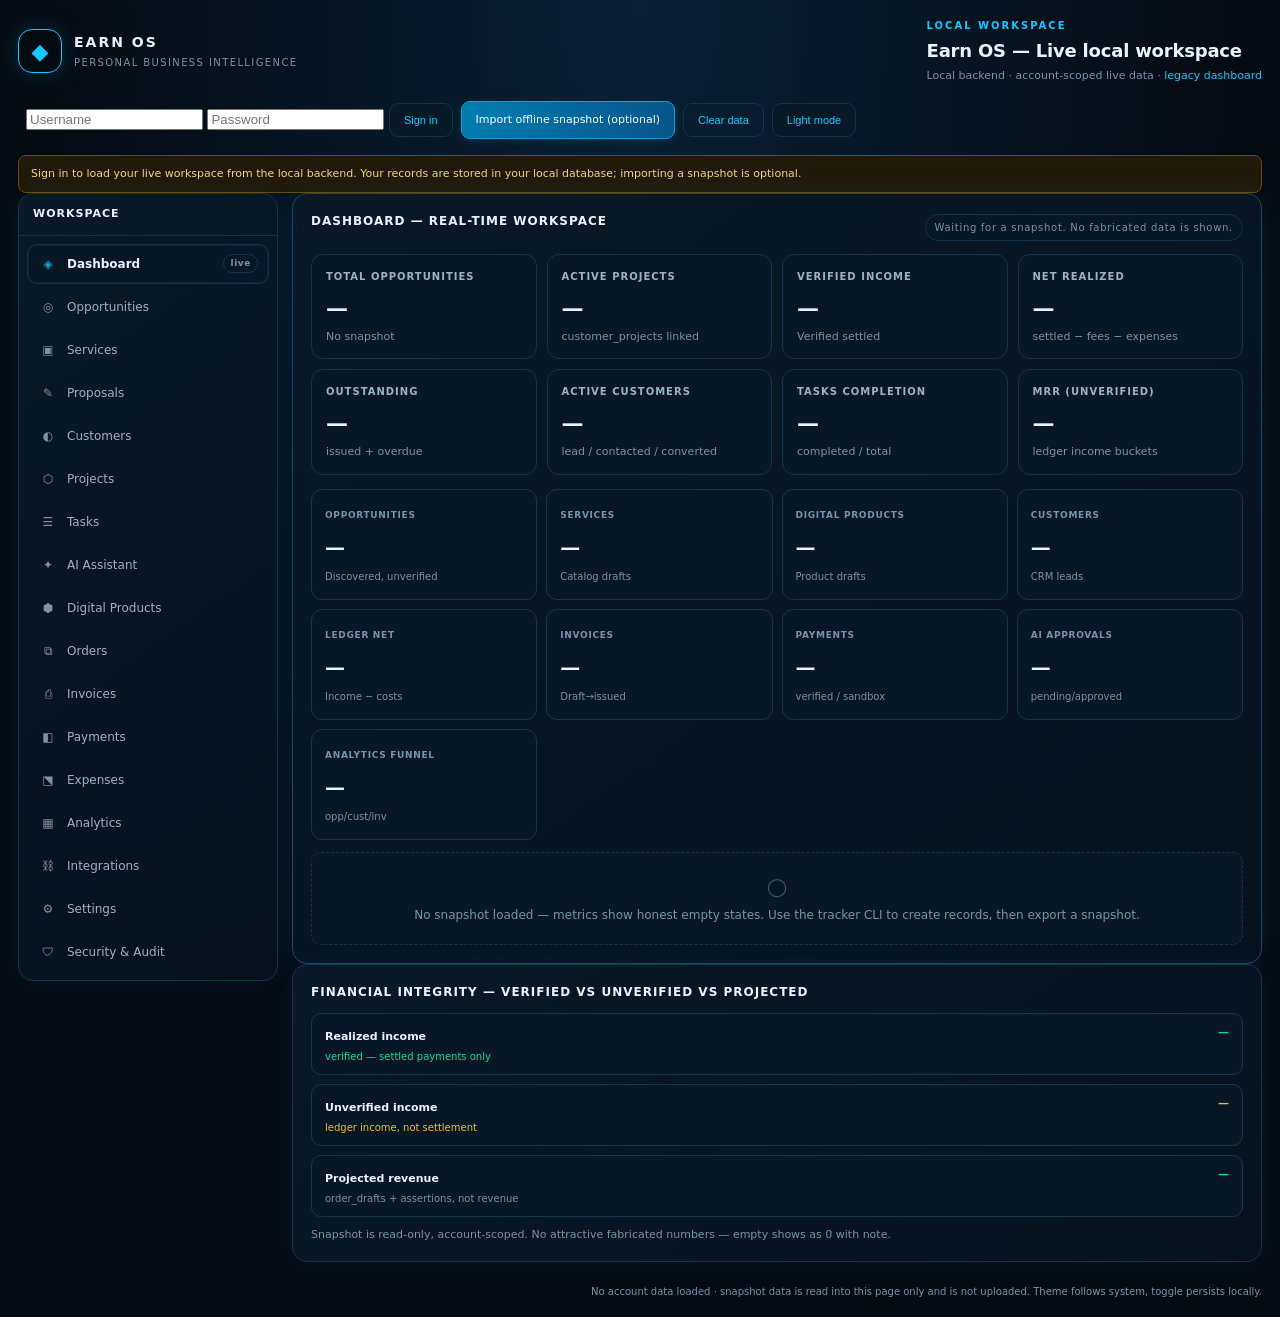
==== dashboard/app.html @ 2d2ba263 "Merge pull request #77 from ay23-byte/fix/live-dashboard-default-experience Make live dashboard the " ====
<!doctype html>
<html lang="en">
<head>
<meta charset="utf-8">
<meta name="viewport" content="width=device-width,initial-scale=1">
<meta name="color-scheme" content="dark light">
<meta name="theme-color" content="#050b13">
<title>Earn OS — Local Workspace</title>
<link rel="preconnect" href="https://fonts.googleapis.com">
<link rel="stylesheet" href="app.css">
</head>
<body>
<a class="skip" href="#main">Skip to content</a>
<div class="shell">
<header class="top" role="banner">
  <div class="brand" aria-label="Earn OS brand">
    <div class="mark" aria-hidden="true">◆</div>
    <div><b>EARN OS</b><small>PERSONAL BUSINESS INTELLIGENCE</small></div>
  </div>
  <div class="title-block">
    <div class="eyebrow">LOCAL WORKSPACE</div>
    <h1>Earn OS — Live local workspace</h1>
    <div class="muted">Local backend · account-scoped live data · <a href="connected.html">legacy dashboard</a></div>
  </div>
  <div class="header-actions">
    <span id="signedInAs" class="muted" aria-live="polite"></span>
    <form id="loginForm" class="auth-form" autocomplete="on">
      <label class="sr-only" for="loginUsername">Username</label><input id="loginUsername" name="username" autocomplete="username" maxlength="32" placeholder="Username" required>
      <label class="sr-only" for="loginPassword">Password</label><input id="loginPassword" name="password" type="password" autocomplete="current-password" placeholder="Password" required>
      <button class="button" type="submit">Sign in</button><span id="loginMessage" class="muted" role="status"></span>
    </form>
    <button class="button ghost" id="logoutButton" type="button" hidden>Sign out</button>
    <label class="load" for="snapshotFile">Import offline snapshot (optional)<input id="snapshotFile" type="file" accept="application/json,.json" aria-label="Import optional offline snapshot"></label>
    <button class="button ghost" id="clearSnapshot" type="button">Clear data</button>
    <button class="button" id="themeToggle" type="button" aria-pressed="false" aria-label="Toggle dark and light theme">Light mode</button>
  </div>
</header>

<div class="status" id="snapshotStatus" role="status" aria-live="polite" aria-atomic="true">Sign in to load your live workspace from the local backend. Your records are stored in your local database; importing a snapshot is optional.</div><div class="muted" id="lastUpdated" aria-live="polite"></div>
<div id="toastContainer" class="toast-container" aria-live="polite" aria-atomic="true"></div>

<div class="layout">
  <nav class="nav" id="primaryNav" aria-label="Primary">
    <div class="nav-head">
      <strong>Workspace</strong>
      <button class="nav-toggle" id="navToggle" type="button" aria-expanded="false" aria-controls="navList">Menu</button>
    </div>
    <ul class="nav-list" id="navList">
      <li><a href="#/dashboard" data-route="dashboard" aria-current="page"><span class="nav-icon" aria-hidden="true">◈</span> Dashboard <span class="badge">live</span></a></li>
      <li><a href="#/opportunities" data-route="opportunities"><span class="nav-icon">◎</span> Opportunities</a></li>
      <li><a href="#/services" data-route="services"><span class="nav-icon">▣</span> Services</a></li>
      <li><a href="#/proposals" data-route="proposals"><span class="nav-icon">✎</span> Proposals</a></li>
      <li><a href="#/customers" data-route="customers"><span class="nav-icon">◐</span> Customers</a></li>
      <li><a href="#/projects" data-route="projects"><span class="nav-icon">⬡</span> Projects</a></li>
      <li><a href="#/tasks" data-route="tasks"><span class="nav-icon">☰</span> Tasks</a></li>
      <li><a href="#/ai-assistant" data-route="ai-assistant"><span class="nav-icon">✦</span> AI Assistant</a></li>
      <li><a href="#/digital-products" data-route="digital-products"><span class="nav-icon">⬢</span> Digital Products</a></li>
      <li><a href="#/orders" data-route="orders"><span class="nav-icon">⧉</span> Orders</a></li>
      <li><a href="#/invoices" data-route="invoices"><span class="nav-icon">⎙</span> Invoices</a></li>
      <li><a href="#/payments" data-route="payments"><span class="nav-icon">◧</span> Payments</a></li>
      <li><a href="#/expenses" data-route="expenses"><span class="nav-icon">⬔</span> Expenses</a></li>
      <li><a href="#/analytics" data-route="analytics"><span class="nav-icon">▦</span> Analytics</a></li>
      <li><a href="#/integrations" data-route="integrations"><span class="nav-icon">⛓</span> Integrations</a></li>
      <li><a href="#/settings" data-route="settings"><span class="nav-icon">⚙</span> Settings</a></li>
      <li><a href="#/security" data-route="security"><span class="nav-icon">🛡</span> Security &amp; Audit</a></li>
    </ul>
  </nav>

  <main id="main" tabindex="-1" class="content" aria-live="polite">
    <!-- Dashboard -->
    <section class="view active" id="view-dashboard" data-view="dashboard" aria-labelledby="h-dashboard">
      <div class="panel hero">
        <div class="hero-head">
          <h2 id="h-dashboard">Dashboard — real-time workspace</h2>
          <span class="pill" id="overviewMode">Waiting for a snapshot. No fabricated data is shown.</span>
        </div>
        <div class="metrics">
          <article class="metric"><div class="label">Total opportunities</div><div class="value" id="dashTotalOpps">—</div><div class="note" id="dashTotalOppsNote">No snapshot</div></article>
          <article class="metric"><div class="label">Active projects</div><div class="value" id="dashActiveProj">—</div><div class="note" id="dashActiveProjNote">customer_projects linked</div></article>
          <article class="metric"><div class="label">Verified income</div><div class="value" id="dashVerified">—</div><div class="note" id="dashVerifiedNote">Verified settled</div></article>
          <article class="metric"><div class="label">Net realized</div><div class="value" id="dashNet">—</div><div class="note" id="dashNetNote">settled − fees − expenses</div></article>
        </div>
        <div class="metrics" style="margin-top:10px">
          <article class="metric"><div class="label">Outstanding</div><div class="value" id="dashOutstanding">—</div><div class="note" id="dashOutstandingNote">issued + overdue</div></article>
          <article class="metric"><div class="label">Active customers</div><div class="value" id="dashActiveCust">—</div><div class="note">lead / contacted / converted</div></article>
          <article class="metric"><div class="label">Tasks completion</div><div class="value" id="dashTasks">—</div><div class="note" id="dashTasksNote">completed / total</div></article>
          <article class="metric"><div class="label">MRR (unverified)</div><div class="value" id="dashMrr">—</div><div class="note" id="dashMrrNote">ledger income buckets</div></article>
        </div>
        <div class="streams" style="margin-top:14px">
          <div class="stream"><span>Opportunities</span><strong id="workOpps">—</strong><small id="workOppsNote">Discovered, unverified</small></div>
          <div class="stream"><span>Services</span><strong id="workServices">—</strong><small>Catalog drafts</small></div>
          <div class="stream"><span>Digital products</span><strong id="workProducts">—</strong><small>Product drafts</small></div>
          <div class="stream"><span>Customers</span><strong id="workCustomers">—</strong><small>CRM leads</small></div>
          <div class="stream"><span>Ledger net</span><strong id="workLedgerNet">—</strong><small>Income − costs</small></div>
          <div class="stream"><span>Invoices</span><strong id="workInvoicesIssued">—</strong><small>Draft→issued</small></div>
          <div class="stream"><span>Payments</span><strong id="workProvider">—</strong><small>verified / sandbox</small></div>
          <div class="stream"><span>AI approvals</span><strong id="workAI">—</strong><small>pending/approved</small></div>
          <div class="stream"><span>Analytics funnel</span><strong id="workFunnel">—</strong><small>opp/cust/inv</small></div>
        </div>
        <div class="empty" id="overviewEmpty" style="margin-top:12px">No snapshot loaded — metrics show honest empty states. Use the tracker CLI to create records, then export a snapshot.</div>
      </div>
      <div class="panel">
        <h2>Financial integrity — verified vs unverified vs projected</h2>
        <div class="rows">
          <div class="row"><div><b>Realized income</b><small id="dashRealizedNote" style="color:var(--ok)">verified — settled payments only</small></div><strong id="dashRealized" style="color:var(--ok)">—</strong></div>
          <div class="row"><div><b>Unverified income</b><small style="color:var(--warn)">ledger income, not settlement</small></div><strong id="dashUnverified" style="color:var(--warn)">—</strong></div>
          <div class="row"><div><b>Projected revenue</b><small style="color:var(--muted)">order_drafts + assertions, not revenue</small></div><strong id="dashProjected">—</strong></div>
        </div>
        <div class="muted" style="margin-top:10px">Snapshot is read-only, account-scoped. No attractive fabricated numbers — empty shows as 0 with note.</div>
      </div>
    </section>

    <!-- Opportunities -->
    <section class="view" id="view-opportunities" data-view="opportunities" aria-labelledby="h-opportunities" hidden>
      <div class="panel">
        <div class="panel-head">
          <h2 id="h-opportunities">Opportunities — manual &amp; connector discovery</h2>
          <div class="panel-actions"><input id="oppSearch" class="input" placeholder="Filter by title or status…" aria-label="Filter opportunities"><button class="button" id="oppClear" type="button">Clear</button></div>
        </div>
        <div class="rows">
          <div class="row"><div><b>Total opportunities</b><small id="oppStatus">No snapshot loaded</small></div><strong id="oppCount">—</strong></div>
          <div class="row"><div><b>Active</b><small>discovered / vetted / pursuing</small></div><strong id="oppActiveCount">—</strong></div>
          <div class="row"><div><b>Budget sum</b><small>INR, unverified, not revenue</small></div><strong id="oppAmount">—</strong></div>
        </div>
        <h3>By status</h3>
        <div class="rows" id="oppByStatus"><div class="empty">No snapshot loaded — statuses appear after you create opportunities.</div></div>
        <div class="chart-wrap" id="oppChart" aria-hidden="true"></div>
      </div>
            <div class="panel live-crud-panel" data-live-resource="opportunities"></div>
      </section>

    <!-- Services -->
    <section class="view" id="view-services" data-view="services" aria-labelledby="h-services" hidden>
      <div class="panel">
        <div class="panel-head">
          <h2 id="h-services">Services — sellable catalog</h2>
          <div class="panel-actions"><input id="svcSearch" class="input" placeholder="Filter services…" aria-label="Filter services"></div>
        </div>
        <div class="rows">
          <div class="row"><div><b>Services</b><small id="svcStatus">No snapshot loaded</small></div><strong id="svcCount">—</strong></div>
          <div class="row"><div><b>Price sum</b><small>INR, draft/published unverified</small></div><strong id="svcAmount">—</strong></div>
        </div>
        <h3>By status</h3>
        <div class="rows" id="svcByStatus"><div class="empty">No snapshot — create via tracker 9–11.</div></div>
      </div>
            <div class="panel live-crud-panel" data-live-resource="services"></div>
      </section>

    <!-- Proposals -->
    <section class="view" id="view-proposals" data-view="proposals" aria-labelledby="h-proposals" hidden>
      <div class="panel">
        <div class="panel-head">
          <h2 id="h-proposals">Proposals — sent &amp; accepted</h2>
          <span class="pill" id="propStatus">No snapshot</span>
        </div>
        <div class="rows">
          <div class="row"><div><b>Applications submitted</b><small>sent / accepted / rejected</small></div><strong id="propSubmitted">—</strong></div>
          <div class="row"><div><b>Proposals accepted</b><small>accepted</small></div><strong id="propAccepted">—</strong></div>
          <div class="row"><div><b>Conversion</b><small>accepted / total</small></div><strong id="propConversion">—</strong></div>
        </div>
        <h3>Recent activity</h3>
        <div class="rows" id="propByStatus"><div class="empty">No snapshot — proposals via tracker 53–55.</div></div>
      </div>
            <div class="panel live-crud-panel" data-live-resource="proposals"></div>
      </section>

    <!-- Customers -->
    <section class="view" id="view-customers" data-view="customers" aria-labelledby="h-customers" hidden>
      <div class="panel">
        <div class="panel-head">
          <h2 id="h-customers">Customers — CRM leads</h2>
          <div class="panel-actions"><input id="custSearch" class="input" placeholder="Filter customers…" aria-label="Filter customers"></div>
        </div>
        <div class="rows"><div class="row"><div><b>Leads</b><small id="custStatus">No snapshot loaded</small></div><strong id="custCount">—</strong></div><div class="row"><div><b>Active</b><small>lead / contacted / converted</small></div><strong id="custActive">—</strong></div></div>
        <h3>By status</h3>
        <div class="rows" id="custByStatus"><div class="empty">No snapshot — add via tracker 16–18.</div></div>
        <h3>Activity</h3>
        <div class="rows" id="customerActivityDetail"><div class="empty">No snapshot — customer activity appears after data.</div></div>
      </div>
            <div class="panel live-crud-panel" data-live-resource="customers"></div>
      </section>

    <!-- Projects -->
    <section class="view" id="view-projects" data-view="projects" aria-labelledby="h-projects" hidden>
      <div class="panel">
        <h2 id="h-projects">Projects — customer-linked work</h2>
        <div class="rows">
          <div class="row"><div><b>Active projects</b><small>customer_projects linked</small></div><strong id="projActive">—</strong></div>
          <div class="row"><div><b>Total projects</b><small>linked tasks</small></div><strong id="projTotal">—</strong></div>
        </div>
        <h3>Projects by customer</h3>
        <div class="rows" id="projByCustomer"><div class="empty">No snapshot — link via tracker 79.</div></div>
      </div>
      <div class="panel live-crud-panel" data-live-resource="projects"></div>
    </section>

    <!-- Tasks -->
    <section class="view" id="view-tasks" data-view="tasks" aria-labelledby="h-tasks" hidden>
      <div class="panel">
        <h2 id="h-tasks">Tasks — execution &amp; completion</h2>
        <div class="rows">
          <div class="row"><div><b>Queued tasks</b><small id="taskQueuedNote">queued / leased</small></div><strong id="taskQueued">—</strong></div>
          <div class="row"><div><b>Project tasks</b><small id="taskProjNote">by status</small></div><strong id="taskProjCount">—</strong></div>
          <div class="row"><div><b>Completion</b><small>completed / total</small></div><strong id="taskCompletion">—</strong></div>
        </div>
        <h3>By status</h3>
        <div class="rows" id="taskByStatus"><div class="empty">No snapshot — tasks via tracker &amp; project_tasks.</div></div>
        <div class="chart-wrap" id="taskChart"></div>
      </div>
            <div class="panel live-crud-panel" data-live-resource="tasks"></div>
      </section>

    <!-- AI Assistant -->
    <section class="view" id="view-ai-assistant" data-view="ai-assistant" aria-labelledby="h-ai-assistant" hidden>
      <div class="panel">
        <h2 id="h-ai-assistant">AI Assistant — controlled autonomy</h2>
        <div class="rows">
          <div class="row"><div><b>Provider</b><small id="aiProviderInfo">Sign in to inspect local provider</small></div><strong id="aiProviderStatus">—</strong></div>
          <div class="row"><div><b>Pending approvals</b><small id="aiStatus">Owner-scoped approval queue</small></div><strong id="aiCount">—</strong></div>
          <div class="row"><div><b>Emergency stop</b><small id="emergencyStatus">Safety control</small></div><strong id="emergencyState">—</strong></div>
        </div>
        <div class="ai-safety-note">AI output is draft-only and unverified. Consequential actions require a separate approval decision. Approving an item records consent; it does not send, publish, purchase, refund, delete, or modify external systems.</div>
      </div>
      <div class="panel ai-panel">
        <h3>Local AI provider</h3>
        <p class="muted">Use the built-in stub or a model served by Ollama on this computer. Remote AI providers remain disabled.</p>
        <form id="aiProviderForm" class="ai-form">
          <label class="live-field">Provider<select id="aiProviderSelect" required><option value="stub">Built-in draft stub</option><option value="ollama">Local Ollama</option></select></label>
          <label class="live-field">Model name<input id="aiProviderModel" maxlength="128" required placeholder="e.g. qwen3.5:4b" value="stub-draft-v1"></label>
          <label class="live-field">Ollama endpoint<input id="aiProviderBaseUrl" maxlength="512" value="http://127.0.0.1:11434" spellcheck="false"></label>
          <button class="button" type="submit">Save local provider</button>
        </form>
        <p class="muted" id="aiProviderConfigNote">Ollama requests are restricted to a loopback HTTP endpoint. Model output is always an unverified draft.</p>
        <p class="muted" id="aiProviderUsage" aria-live="polite">Sign in to view local token usage.</p>
      </div>
      <div class="panel ai-panel"><h3>Ask the assistant</h3>
        <form id="aiChatForm" class="ai-form">
          <label class="live-field">Your request<textarea id="aiPrompt" rows="3" maxlength="4000" required placeholder="e.g. Help outline a proposal for a website client"></textarea></label>
          <label class="live-field">Optional reference content<textarea id="aiExternalContent" rows="2" maxlength="12000" placeholder="Reference text is treated as data, not instructions."></textarea></label>
          <button class="button" type="submit">Generate draft</button>
        </form><pre class="ai-output" id="aiChatOutput" aria-live="polite">No AI response yet.</pre>
      </div>
      <div class="panel ai-panel"><h3>Prepare a tool preview / approval request</h3>
        <form id="aiProposalForm" class="ai-form">
          <label class="live-field">Tool<select id="aiToolName" required><option value="">Load tools after sign-in</option></select></label>
          <label class="live-field">Arguments (JSON)<textarea id="aiToolArgs" rows="4" required spellcheck="false">{}</textarea></label>
          <button class="button" type="submit">Prepare preview</button>
        </form><pre class="ai-output" id="aiProposalOutput" aria-live="polite">No proposal prepared.</pre>
      </div>
      <div class="panel ai-panel"><div class="panel-head"><h3>Approval queue</h3><button class="button ghost" type="button" id="aiRefreshButton">Refresh</button></div>
        <div id="aiApprovalList"><div class="empty">Sign in to load your approvals.</div></div>
      </div>
      <div class="panel ai-panel ai-emergency"><h3>Emergency control</h3>
        <p class="muted">The stop blocks new approval requests and consequential execution through the existing approval engine. Clearing it requires explicit confirmation.</p>
        <div class="live-record-actions"><button class="button danger" type="button" id="aiEmergencyStop">Activate emergency stop</button><button class="button ghost" type="button" id="aiEmergencyClear">Clear emergency stop</button></div>
      </div>
    </section>

    <!-- Digital Products -->
    <section class="view" id="view-digital-products" data-view="digital-products" aria-labelledby="h-digital-products" hidden>
      <div class="panel">
        <h2 id="h-digital-products">Digital Products — workspace</h2>
        <div class="rows">
          <div class="row"><div><b>Products</b><small id="prodStatus">No snapshot loaded</small></div><strong id="prodCount">—</strong></div>
          <div class="row"><div><b>Price sum</b><small>INR drafts</small></div><strong id="prodAmount">—</strong></div>
        </div>
        <h3>By status</h3>
        <div class="rows" id="prodByStatus"><div class="empty">No snapshot — create via tracker 13–15.</div></div>
      </div>
            <div class="panel live-crud-panel" data-live-resource="products"></div>
      </section>

    <!-- Orders -->
    <section class="view" id="view-orders" data-view="orders" aria-labelledby="h-orders" hidden>
      <div class="panel">
        <h2 id="h-orders">Orders — customer orders &amp; drafts</h2>
        <div class="rows">
          <div class="row"><div><b>Orders</b><small id="ordersStatus">No snapshot</small></div><strong id="ordersCount">—</strong></div>
          <div class="row"><div><b>Amount</b><small>INR, unverified</small></div><strong id="ordersAmount">—</strong></div>
          <div class="row"><div><b>Order drafts</b><small>projected</small></div><strong id="orderDrafts">—</strong></div>
        </div>
        <div class="rows" id="ordersByStatus"><div class="empty">No snapshot — orders via tracker 78.</div></div>
      </div>
      <div class="panel live-crud-panel" data-live-resource="orders"></div>
    </section>

    <!-- Invoices -->
    <section class="view" id="view-invoices" data-view="invoices" aria-labelledby="h-invoices" hidden>
      <div class="panel">
        <h2 id="h-invoices">Invoices — auditable, PDF stub</h2>
        <div class="rows">
          <div class="row"><div><b>Invoices</b><small id="invoiceStatus">No snapshot loaded</small></div><strong id="invoiceCount">—</strong></div>
          <div class="row"><div><b>Amount sum</b><small>INR, draft→issued→paid/overdue/void</small></div><strong id="invoiceAmount">—</strong></div>
          <div class="row"><div><b>Outstanding</b><small>issued + overdue</small></div><strong id="invoiceOutstanding">—</strong></div>
        </div>
        <h3>By status</h3>
        <div class="rows" id="invoiceByStatus"><div class="empty">No snapshot — create via tracker 28–30.</div></div>
      </div>
            <div class="panel live-crud-panel" data-live-resource="invoices"></div>
      </section>

    <!-- Payments -->
    <section class="view" id="view-payments" data-view="payments" aria-labelledby="h-payments" hidden>
      <div class="panel">
        <h2 id="h-payments">Payments — verified &amp; sandbox</h2>
        <div class="rows">
          <div class="row"><div><b>Verified received</b><small id="payVerifiedNote">verified</small></div><strong id="payVerified">—</strong></div>
          <div class="row"><div><b>Provider orders</b><small id="providerCountNote">No snapshot loaded</small></div><strong id="providerCount">—</strong></div>
          <div class="row"><div><b>Events</b><small>HMAC verified</small></div><strong id="providerEventsCount">—</strong></div>
        </div>
        <h3>By status</h3>
        <div class="rows" id="providerByStatus"><div class="empty">No snapshot — sandbox orders via tracker 31–33.</div></div>
        <h3>By provider</h3>
        <div class="rows" id="providerByProvider"><div class="empty">razorpay / stripe breakdown appears after data.</div></div>
        <h3>11-concept &amp; verified ledger</h3>
        <div class="rows" id="ledger11Rows"><div class="empty">No snapshot — 11-concept separation shown after data.</div></div>
      </div>
            <div class="panel live-crud-panel" data-live-resource="payments"></div>
      </section>

    <!-- Expenses -->
    <section class="view" id="view-expenses" data-view="expenses" aria-labelledby="h-expenses" hidden>
      <div class="panel">
        <h2 id="h-expenses">Expenses — platform fees &amp; ledger</h2>
        <div class="rows">
          <div class="row"><div><b>Expenses</b><small id="expStatus">No snapshot</small></div><strong id="expCount">—</strong></div>
          <div class="row"><div><b>Amount</b><small>verified</small></div><strong id="expAmount">—</strong></div>
          <div class="row"><div><b>Platform fees</b><small>platform</small></div><strong id="expFees">—</strong></div>
          <div class="row"><div><b>Ledger net</b><small>unverified</small></div><strong id="ledgerNet">—</strong></div>
        </div>
        <h3>By kind</h3>
        <div class="rows" id="ledgerByKind"><div class="empty">No snapshot — add via tracker 22.</div></div>
        <div class="rows" id="expChart"><div class="empty">No snapshot — expense chart appears after data.</div></div>
      </div>
            <div class="panel live-crud-panel" data-live-resource="expenses"></div>
      <div class="panel live-crud-panel" data-live-resource="ledger"></div>
      </section>

    <!-- Analytics -->
    <section class="view" id="view-analytics" data-view="analytics" aria-labelledby="h-analytics" hidden>
      <div class="panel">
        <h2 id="h-analytics">Analytics — funnel / MRR / conversion</h2>
        <div class="rows">
          <div class="row"><div><b>Funnel</b><small id="funnelStatus">No analytics</small></div><strong id="analyticsFunnel">—</strong></div>
          <div class="row"><div><b>MRR total</b><small id="mrrStatus">No MRR</small></div><strong id="analyticsMrr">—</strong></div>
        </div>
        <h3>Monthly buckets (UTC)</h3>
        <div class="rows" id="analyticsBuckets"><div class="empty">No snapshot — MRR buckets are monthly ledger income, unverified.</div></div>
      </div>
      <div class="panel">
        <h2>Revenue Analytics — business intelligence</h2>
        <div class="muted" style="margin-bottom:8px">All metrics derived from persisted owned rows. Empty shows honest empty state — never fabricated. Verified strictly separated.</div>
        <div class="filter-bar">
          <label class="field"><span>From</span><input id="revFrom" type="month" aria-label="Filter from month"></label>
          <label class="field"><span>To</span><input id="revTo" type="month" aria-label="Filter to month"></label>
          <button class="button" id="revFilterBtn" type="button">Apply filter</button>
          <button class="button ghost" id="revClearFilter" type="button">Clear</button>
        </div>
        <div id="revFilterStatus" class="muted" style="margin-bottom:10px">Showing all-time (no filter).</div>
        <div class="rows" id="revenueMetrics">
          <div class="row"><div><b>Total opportunities</b><small id="revTotalOppsNote">No snapshot</small></div><strong id="revTotalOpps">—</strong></div>
          <div class="row"><div><b>Active opportunities</b><small>discovered / vetted / pursuing</small></div><strong id="revActiveOpps">—</strong></div>
          <div class="row"><div><b>Applications submitted</b><small>proposals sent+</small></div><strong id="revAppsSubmitted">—</strong></div>
          <div class="row"><div><b>Proposals accepted</b><small>accepted</small></div><strong id="revPropsAccepted">—</strong></div>
          <div class="row"><div><b>Active customers</b><small>lead / contacted / converted</small></div><strong id="revActiveCust">—</strong></div>
          <div class="row"><div><b>Active projects</b><small>projects + tasks</small></div><strong id="revActiveProj">—</strong></div>
          <div class="row"><div><b>Orders</b><small id="revOrdersNote">customer_orders</small></div><strong id="revOrders">—</strong></div>
          <div class="row"><div><b>Invoices</b><small id="revInvoicesNote">issued / overdue</small></div><strong id="revInvoices">—</strong></div>
          <div class="row"><div><b>Outstanding</b><small id="revOutstandingNote">issued+overdue</small></div><strong id="revOutstanding">—</strong></div>
          <div class="row"><div><b>Verified received</b><small id="revVerifiedNote">verified</small></div><strong id="revVerified">—</strong></div>
          <div class="row"><div><b>Expenses</b><small id="revExpensesNote">verified</small></div><strong id="revExpenses">—</strong></div>
          <div class="row"><div><b>Platform fees</b><small>platform</small></div><strong id="revFees">—</strong></div>
          <div class="row"><div><b>Net realized</b><small id="revNetNote">verified</small></div><strong id="revNet">—</strong></div>
          <div class="row"><div><b>Avg project value</b><small>avg orders</small></div><strong id="revAvgProject">—</strong></div>
          <div class="row"><div><b>Workload</b><small id="revWorkloadNote">queued + tasks</small></div><strong id="revWorkload">—</strong></div>
          <div class="row"><div><b>Conversion</b><small id="revConversionNote">opps / customers</small></div><strong id="revConversion">—</strong></div>
        </div>
        <h3>Income separation</h3>
        <div class="rows" id="incomeSeparation">
          <div class="row"><div><b>Realized</b><small style="color:var(--ok)">verified</small></div><strong id="incomeRealized">—</strong></div>
          <div class="row"><div><b>Unverified</b><small style="color:var(--warn)">ledger</small></div><strong id="incomeUnverified">—</strong></div>
          <div class="row"><div><b>Projected</b><small style="color:var(--muted)">not revenue</small></div><strong id="incomeProjected">—</strong></div>
        </div>
        <h3>Revenue trends</h3>
        <div class="chart" id="revenueChart"><div class="empty">No snapshot — revenue chart shows monthly realized vs projected.</div></div>
        <h3>Expense trends</h3>
        <div class="chart" id="expenseChart"><div class="empty">No snapshot — expense chart appears after data.</div></div>
        <h3>Opportunity funnel</h3>
        <div class="rows" id="oppFunnelDetail"><div class="empty">No snapshot — funnel shows discovered → vetted → pursuing.</div></div>
        <h3>Customer activity</h3>
        <div class="rows" id="customerActivityDetail"><div class="empty">No snapshot — customer activity appears after data.</div></div>
        <h3>Exportable reports</h3>
        <div class="rows">
          <div class="row"><div><b>CSV</b><small>Business intelligence, verification column</small></div><button class="button" id="revExportBtn" type="button">Download CSV</button></div>
          <div class="row"><div><b>JSON</b><small>Full dump</small></div><button class="button" id="revExportJsonBtn" type="button">Download JSON</button></div>
        </div>
      </div>
    </section>

    <!-- Integrations -->
    <section class="view" id="view-integrations" data-view="integrations" aria-labelledby="h-integrations" hidden>
      <div class="panel">
        <h2 id="h-integrations">Integrations — connectors</h2>
        <div class="rows">
          <div class="row"><div><b>Framework</b><small>10/min per owner/connector, retry capped</small></div><strong>READY</strong></div>
          <div class="row"><div><b>Gmail / Drive / GitHub</b><small>deterministic stubs, no network</small></div><strong>stub sandbox</strong></div>
        </div>
        <h3>How to use</h3>
        <div class="rows">
          <div class="row"><div><b>Tracker 46–48</b><small>list, fetch, import</small></div><strong>—</strong></div>
          <div class="row"><div><b>Manual fallback</b><small>always available</small></div><strong>—</strong></div>
        </div>
        <div class="muted" style="margin-top:10px">Real OAuth is BLOCKED until credentials are configured; caps title 1..200, url 1..2048.</div>
        <div class="rows" id="integrationStatus"><div class="empty">No snapshot — connectors via tracker.</div></div>
      </div>
    </section>

    <!-- Settings -->
    <section class="view" id="view-settings" data-view="settings" aria-labelledby="h-settings" hidden>
      <div class="panel">
        <h2 id="h-settings">Settings — workspace preferences</h2>
        <form id="settingsForm" novalidate>
          <div class="form-grid">
            <label class="field"><span>Workspace name <em>*</em></span><input id="settName" class="input" type="text" placeholder="My workspace" maxlength="40" required aria-describedby="settNameErr"><span class="field-error" id="settNameErr" role="alert"></span></label>
            <label class="field"><span>Contact email <em>*</em></span><input id="settEmail" class="input" type="email" placeholder="you@example.com" required aria-describedby="settEmailErr"><span class="field-error" id="settEmailErr" role="alert"></span></label>
            <label class="field"><span>Currency</span><select id="settCurrency" class="input" aria-label="Currency"><option value="INR" selected>INR — Indian Rupee</option><option value="USD">USD — US Dollar (preview)</option></select></label>
            <label class="field"><span>Notifications</span><select id="settNotify" class="input"><option value="all">All</option><option value="important">Important only</option><option value="none">None</option></select></label>
          </div>
          <div class="form-actions"><button class="button primary" type="submit">Save settings</button><button class="button ghost" type="button" id="settReset" >Reset</button></div>
          <div class="muted" style="margin-top:8px">Settings are stored locally in your browser (localStorage) — no server. Validation is client-side.</div>
        </form>
      </div>
      <div class="panel">
        <h2>Data &amp; privacy</h2>
        <div class="rows">
          <div class="row"><div><b>Snapshot file</b><small id="settSnapshotName">None loaded</small></div><strong id="settSnapshotSchema">—</strong></div>
          <div class="row"><div><b>Storage</b><small>Private file, 1 MB cap, never uploaded</small></div><strong>local</strong></div>
        </div>
        <div class="muted" style="margin-top:10px">Load snapshot via header. Clear data removes it from this browser only.</div>
      </div>
    </section>

    <!-- Security -->
    <section class="view" id="view-security" data-view="security" aria-labelledby="h-security" hidden>
      <div class="panel">
        <h2 id="h-security">Security &amp; Audit Logs</h2>
        <dl class="kv">
          <dt>Snapshot generated</dt><dd id="snapshotGenerated">Not loaded</dd>
          <dt>Database schema</dt><dd id="snapshotSchema">Not loaded</dd>
          <dt>Data mode</dt><dd id="snapshotMode">Waiting for a snapshot</dd>
          <dt>Snapshot file</dt><dd id="snapshotFileName">None loaded</dd>
          <dt>Schema version</dt><dd id="diagSchema">—</dd>
          <dt>Read-only</dt><dd id="diagReadonly">Snapshot data is read into this page only and is not uploaded.</dd>
        </dl>
        <h3>Audit trail (snapshot)</h3>
        <div class="rows" id="auditRows"><div class="empty">No snapshot — audit logs appear after data. History is owner-scoped, not tamper-evident.</div></div>
        <h3>Boundaries</h3>
        <div class="rows">
          <div class="row"><div><b>Private data</b><small>File must be selected manually; path never sent to server.</small></div></div>
          <div class="row"><div><b>Doctor</b><small><code>python -m ai_earn doctor</code> checks permission_error, immutable=1, backups.</small></div></div>
          <div class="row"><div><b>Recovery</b><small>Backups are explicit copies to new path; restore is another copy.</small></div></div>
        </div>
      </div>
      <div class="panel">
        <h2>Data boundaries</h2>
        <div class="rows">
          <div class="row"><div><b>Pipeline</b><small>Owner-entered assertions, not guaranteed contracts.</small></div></div>
          <div class="row"><div><b>Invoice drafts</b><small>Local proposals only; not issued.</small></div></div>
          <div class="row"><div><b>Payment observations</b><small>Unverified notes; screenshot is not proof.</small></div></div>
          <div class="row"><div><b>Verified income</b><small>Only verified ledger counts as realized.</small></div></div>
        </div>
      </div>
    </section>

    <div class="footer" id="dashboardFootnote">No account data loaded · snapshot data is read into this page only and is not uploaded. Theme follows system, toggle persists locally.</div>
  </main>
</div>
</div>
<div id="loadingOverlay" class="loading-overlay" hidden aria-hidden="true"><div class="spinner" aria-label="Loading"></div><span>Loading snapshot…</span></div>
<script src="app.js" defer></script>
</body>
</html>
---- dashboard/app.css ----
:root{color-scheme:dark light;--bg:#050b13;--bg-2:#071725;--panel:#091927;--panel-2:#06111d;--line:#12344a;--line-2:#15364a;--text:#e7f4ff;--muted:#7894a8;--muted-2:#9bb4c5;--cyan:#14c9ff;--cyan-2:#0fa8d6;--green:#20d69a;--gold:#f4bd35;--red:#ff6b6b;--ok:#20d69a;--warn:#f4bd35;--radius:14px;--radius-sm:10px;--focus:#14c9ff;--shadow:0 0 28px #00bfff12;--space:14px}
[data-theme="light"]{color-scheme:light;--bg:#f4f8fc;--bg-2:#ffffff;--panel:#ffffff;--panel-2:#f0f6fb;--line:#c8d8e6;--line-2:#d6e4f0;--text:#0a1e33;--muted:#5a7184;--muted-2:#6b869b;--cyan:#0a7fa6;--cyan-2:#087196;--green:#0e8a5f;--gold:#8a6a00;--shadow:0 4px 24px #0a1e3312}
*{box-sizing:border-box}html{scroll-behavior:smooth}body{margin:0;min-height:100vh;background:radial-gradient(ellipse at 50% 0,#0a2034 0,var(--bg) 65%);color:var(--text);font:14px/1.5 Inter,system-ui,Segoe UI,Helvetica,Arial,sans-serif;-webkit-font-smoothing:antialiased;text-rendering:optimizeLegibility}
[data-theme="light"] body{background:radial-gradient(ellipse at 50% 0,#dbeaf7 0,var(--bg) 65%)}
a{color:var(--cyan);text-decoration:none}a:hover{text-decoration:underline}
a:focus-visible,button:focus-visible,input:focus-visible,select:focus-visible{outline:2px solid var(--focus);outline-offset:2px;border-radius:6px}
.skip{position:absolute;left:-9999px;top:auto;width:1px;height:1px;overflow:hidden}.skip:focus{left:12px;top:12px;width:auto;height:auto;background:var(--panel);border:1px solid var(--line);padding:8px 12px;border-radius:8px;z-index:999}
.shell{max-width:1520px;margin:auto;padding:18px}
.top{display:flex;justify-content:space-between;align-items:center;gap:16px;flex-wrap:wrap;margin-bottom:16px;animation:fadeIn .4s ease}
.brand{display:flex;align-items:center;gap:12px}.mark{width:44px;height:44px;border:1px solid var(--cyan);border-radius:14px;display:grid;place-items:center;color:var(--cyan);font-size:22px;box-shadow:0 0 22px #00bfff30;transition:transform .2s ease}.brand:hover .mark{transform:rotate(6deg) scale(1.03)}
.brand b{letter-spacing:2px;font-size:14px}.brand small{display:block;color:var(--muted);font-size:10px;letter-spacing:1.4px;margin-top:2px}
.title-block h1{font-size:18px;margin:4px 0;font-weight:600;letter-spacing:-.2px}
.eyebrow{font-size:10px;color:var(--cyan);letter-spacing:2px;text-transform:uppercase;font-weight:600}
.header-actions{display:flex;gap:8px;align-items:center;flex-wrap:wrap}
.load{position:relative;overflow:hidden;display:inline-flex;align-items:center;background:linear-gradient(100deg,#007eae,#07548a);border:1px solid #159fd0;border-radius:9px;padding:10px 14px;color:white;font-size:11px;cursor:pointer;transition:filter .15s,transform .1s;box-shadow:0 2px 10px #007eae30}
.load:hover{filter:brightness(1.1);transform:translateY(-1px)}.load:active{transform:translateY(0)}
[data-theme="light"] .load{background:linear-gradient(100deg,#0a7fa6,#0e5a82);border-color:#0a7fa6}
.load input{position:absolute;inset:0;width:100%;height:100%;opacity:0;cursor:pointer}
.button{border:1px solid var(--line);background:var(--panel);border-radius:9px;padding:10px 14px;color:var(--cyan);font-size:11px;cursor:pointer;transition:background .15s,border-color .15s,transform .1s,box-shadow .15s}
.button:hover{border-color:var(--line-2);background:var(--bg-2);transform:translateY(-1px);box-shadow:0 2px 10px #0002}.button:active{transform:translateY(0)}
.button.primary{background:var(--cyan);color:#001018;border-color:var(--cyan);font-weight:600}.button.primary:hover{background:var(--cyan-2);border-color:var(--cyan-2)}
.button.ghost{background:transparent}
.button[aria-pressed="true"]{background:var(--cyan);color:#001018;border-color:var(--cyan)}
.status{border:1px solid #6a4b12;background:#211a0a;color:#f5d47b;border-radius:8px;padding:9px 12px;font-size:11px;min-height:38px;display:flex;align-items:center;gap:8px;transition:all .2s}
.status.error{border-color:#7a2b2b;background:#2a1010;color:#ffb4b4}.status.success{border-color:#1a6b3a;background:#0f2416;color:#b4ffcb}
[data-theme="light"] .status{background:#fff7d6;border-color:#e6c44a;color:#5a4a00}
.toast-container{position:fixed;top:14px;right:14px;z-index:999;display:grid;gap:8px;pointer-events:none}
.toast{pointer-events:auto;background:var(--panel);border:1px solid var(--line);border-radius:10px;padding:12px 14px;font-size:12px;color:var(--text);box-shadow:var(--shadow);display:flex;align-items:center;gap:10px;animation:slideIn .25s ease;min-width:240px;max-width:360px}
.toast.success{border-color:#1a6b3a;background:#0f2416;color:#b4ffcb}.toast.error{border-color:#7a2b2b;background:#2a1010;color:#ffb4b4}
.toast .toast-close{margin-left:auto;background:none;border:none;color:inherit;cursor:pointer;font-size:14px;opacity:.7}
.layout{display:grid;grid-template-columns:260px 1fr;gap:14px;align-items:start}
.nav{position:sticky;top:14px;background:linear-gradient(145deg,var(--panel),var(--panel-2));border:1px solid var(--line);border-radius:15px;box-shadow:var(--shadow);overflow:hidden;animation:fadeIn .5s ease}
.nav-head{display:flex;justify-content:space-between;align-items:center;padding:12px 14px;border-bottom:1px solid var(--line)}
.nav-head strong{font-size:11px;letter-spacing:1px;text-transform:uppercase}
.nav-toggle{display:none;border:1px solid var(--line);background:var(--bg-2);color:var(--text);border-radius:8px;padding:6px 10px;font-size:12px;cursor:pointer}
.nav-list{list-style:none;margin:0;padding:8px;display:grid;gap:3px}
.nav-list a{display:flex;align-items:center;gap:9px;padding:9px 10px;border-radius:10px;border:1px solid transparent;color:var(--muted-2);text-decoration:none;font-size:12px;transition:all .15s ease}
.nav-list a .nav-icon{width:20px;height:20px;display:grid;place-items:center;font-size:12px;opacity:.8;transition:transform .15s}
.nav-list a:hover{border-color:var(--line-2);color:var(--text);background:var(--bg-2);transform:translateX(2px)}
.nav-list a:hover .nav-icon{transform:scale(1.1)}
.nav-list a[aria-current="page"]{background:var(--bg-2);border-color:var(--line);color:var(--text);box-shadow:inset 0 0 0 1px #14c9ff15;font-weight:600}
.nav-list a[aria-current="page"] .nav-icon{color:var(--cyan)}
.badge{margin-left:auto;font-size:9px;letter-spacing:.6px;background:var(--bg-2);border:1px solid var(--line);padding:2px 6px;border-radius:999px;color:var(--muted)}
.content{min-width:0;display:grid;gap:14px}
.panel{background:linear-gradient(145deg,var(--panel),var(--panel-2));border:1px solid var(--line);border-radius:15px;box-shadow:var(--shadow);padding:18px;animation:fadeIn .3s ease;transition:transform .15s,box-shadow .15s}
.panel:hover{box-shadow:0 4px 30px #00bfff18}
.panel h2{font-size:12px;letter-spacing:1px;text-transform:uppercase;margin:0 0 12px;font-weight:700}
.panel h3{font-size:13px;margin:18px 0 8px;font-weight:600;letter-spacing:-.1px}
.panel-head{display:flex;justify-content:space-between;align-items:center;gap:12px;flex-wrap:wrap;margin-bottom:12px}
.panel-actions{display:flex;gap:8px;align-items:center}
.hero{border-color:#1a4a6a;box-shadow:0 0 32px #00bfff14}
.hero-head{display:flex;justify-content:space-between;align-items:center;gap:12px;flex-wrap:wrap;margin-bottom:12px}
.pill{font-size:10px;letter-spacing:.7px;background:var(--bg-2);border:1px solid var(--line);padding:5px 9px;border-radius:999px;color:var(--muted)}
.metrics{display:grid;grid-template-columns:repeat(4,minmax(0,1fr));gap:10px}
.metric{border:1px solid var(--line);border-radius:12px;background:var(--bg-2);padding:14px;min-width:0;transition:transform .15s,border-color .15s}
.metric:hover{transform:translateY(-2px);border-color:var(--line-2);box-shadow:0 4px 16px #0002}
.metric .label{font-size:10px;color:var(--muted-2);letter-spacing:1px;text-transform:uppercase;font-weight:600}
.metric .value{font-size:22px;font-weight:700;margin:8px 0 4px;overflow-wrap:anywhere;letter-spacing:-.3px}
.metric .note{font-size:11px;color:var(--muted);line-height:1.4}
.streams{display:grid;grid-template-columns:repeat(4,1fr);gap:9px}
.stream{border:1px solid var(--line-2);border-radius:11px;background:var(--bg-2);padding:13px;min-height:82px;transition:transform .15s}
.stream:hover{transform:translateY(-1px)}
.stream span{font-size:9px;color:var(--muted);letter-spacing:.7px;text-transform:uppercase;font-weight:600}
.stream strong{display:block;font-size:20px;margin:8px 0 3px;font-weight:700}
.stream small{font-size:10px;color:var(--muted)}
.rows{display:grid;gap:9px}.row{display:flex;justify-content:space-between;gap:12px;padding:11px 13px;border:1px solid var(--line-2);background:var(--bg-2);border-radius:10px;transition:background .15s,transform .1s}
.row:hover{background:var(--panel);transform:translateX(1px)}
.row b{font-size:11px;font-weight:600}.row small{display:block;color:var(--muted);font-size:10px;margin-top:4px;line-height:1.3}.row strong{font-size:11px;color:var(--green);white-space:nowrap;font-weight:700}
.empty{border:1px dashed var(--line);border-radius:10px;padding:20px;text-align:center;color:var(--muted);background:var(--bg-2);font-size:12px;line-height:1.5}
.empty:before{content:"◯";display:block;font-size:18px;margin-bottom:6px;opacity:.5}
.kv{display:grid;grid-template-columns:140px 1fr;gap:8px;font-size:12px;padding:8px 0;border-bottom:1px solid var(--line)}
.kv:last-child{border-bottom:none}.kv dt{color:var(--muted);font-weight:600}.kv dd{margin:0;overflow-wrap:anywhere}
.filter-bar{display:flex;gap:8px;align-items:end;flex-wrap:wrap;margin-bottom:12px}
.field{display:grid;gap:4px;font-size:11px;flex:1;min-width:120px}.field span{color:var(--muted-2);font-weight:600;letter-spacing:.3px}.field em{color:var(--red);font-style:normal}
.input{border:1px solid var(--line);background:var(--bg-2);color:var(--text);border-radius:9px;padding:9px 11px;font-size:12px;transition:border-color .15s,box-shadow .15s;width:100%}
.input:focus{border-color:var(--cyan);box-shadow:0 0 0 3px #14c9ff20}
.input.invalid{border-color:var(--red);background:#2a1212}[data-theme="light"] .input.invalid{background:#ffe8e8}
.field-error{font-size:10px;color:var(--red);min-height:12px}
.form-grid{display:grid;grid-template-columns:repeat(2,1fr);gap:12px}
.form-actions{display:flex;gap:8px;margin-top:14px}
.chart{display:grid;gap:8px;padding:12px;background:var(--bg-2);border:1px solid var(--line-2);border-radius:10px;min-height:60px}
.chart .bar-row{display:grid;grid-template-columns:80px 1fr auto;gap:8px;align-items:center;font-size:11px}
.chart .bar-track{height:8px;background:var(--line);border-radius:999px;overflow:hidden}
.chart .bar-fill{height:100%;background:linear-gradient(90deg,var(--cyan),var(--green));border-radius:999px;transition:width .4s ease}
.chart-wrap{margin-top:10px}
.loading-overlay{position:fixed;inset:0;background:#050b13cc;backdrop-filter:blur(4px);display:grid;place-items:center;gap:12px;z-index:998;color:var(--text);font-size:13px}
.loading-overlay[hidden]{display:none !important}
.spinner{width:32px;height:32px;border:3px solid var(--line);border-top-color:var(--cyan);border-radius:50%;animation:spin .8s linear infinite}
.muted{color:var(--muted);font-size:11px}
.view{display:none;animation:fadeIn .25s ease}.view.active{display:block}
.view[hidden]{display:none !important}
.sr-only{position:absolute;width:1px;height:1px;padding:0;margin:-1px;overflow:hidden;clip:rect(0,0,0,0);white-space:nowrap;border:0}
.footer{font-size:10px;color:var(--muted);text-align:right;margin-top:8px}
@keyframes fadeIn{from{opacity:0;transform:translateY(4px)}to{opacity:1;transform:translateY(0)}}
@keyframes slideIn{from{opacity:0;transform:translateX(12px)}to{opacity:1;transform:translateX(0)}}
@keyframes spin{to{transform:rotate(360deg)}}
@media(max-width:1100px){.metrics{grid-template-columns:repeat(2,1fr)}.streams{grid-template-columns:repeat(2,1fr)}.form-grid{grid-template-columns:1fr}}
@media(max-width:820px){.layout{grid-template-columns:1fr}.nav{position:static}.nav-toggle{display:inline-flex}.nav-list{display:none}.nav.open .nav-list{display:grid}.metrics{grid-template-columns:1fr 1fr}.streams{grid-template-columns:repeat(2,1fr)}.filter-bar{flex-direction:column;align-items:stretch}}
@media(max-width:560px){.shell{padding:12px}.metrics{grid-template-columns:1fr 1fr}.metric{padding:12px}.metric .value{font-size:18px}.streams{grid-template-columns:repeat(2,1fr)}.kv{grid-template-columns:1fr}.chart .bar-row{grid-template-columns:60px 1fr auto}}


/* Live account-backed workspace CRUD panels */
.live-crud-panel{margin-top:14px}
.live-crud-panel .panel-head{display:flex;align-items:center;justify-content:space-between;gap:12px;flex-wrap:wrap}
.live-form-grid{display:grid;grid-template-columns:repeat(2,minmax(0,1fr));gap:12px;margin:14px 0}
.live-field{display:flex;flex-direction:column;gap:6px;color:var(--muted);font-size:12px}
.live-field input,.live-field textarea{width:100%;border:1px solid var(--line);border-radius:9px;background:var(--surface);color:var(--text);padding:10px;font:inherit;font-size:14px}
.live-field textarea{resize:vertical}
.live-record-list{display:grid;gap:9px;margin-top:10px}
.live-record{display:flex;align-items:flex-start;justify-content:space-between;gap:14px;border:1px solid var(--line);border-radius:10px;padding:12px;background:var(--surface)}
.live-record-main{min-width:0;display:grid;gap:5px}
.live-record-main>strong{overflow-wrap:anywhere}
.live-record-main>small,.live-resource-status{color:var(--muted);font-size:12px}
.live-record-details{display:flex;flex-wrap:wrap;gap:6px 12px;color:var(--muted);font-size:12px}
.live-record-details span{overflow-wrap:anywhere}
.live-record-actions{display:flex;flex-wrap:wrap;justify-content:flex-end;gap:6px}
.live-record-actions .button{padding:6px 9px;font-size:11px}
@media(max-width:700px){.live-form-grid{grid-template-columns:1fr}.live-record{flex-direction:column}.live-record-actions{justify-content:flex-start}}


/* AI assistant and approval workspace */
.ai-panel{margin-top:14px}
.ai-form{display:grid;gap:12px;margin:12px 0}
.ai-form .live-field textarea,.ai-form .live-field select{width:100%;border:1px solid var(--line);border-radius:9px;background:var(--surface);color:var(--text);padding:10px;font:inherit;font-size:14px}
.ai-output{white-space:pre-wrap;overflow-wrap:anywhere;max-height:360px;overflow:auto;padding:14px;border:1px solid var(--line);border-radius:10px;background:var(--surface);color:var(--text);font:12px/1.6 ui-monospace,SFMono-Regular,Consolas,monospace}
.ai-safety-note{padding:12px;border:1px solid var(--line);border-radius:10px;color:var(--muted);font-size:13px;line-height:1.5;margin-top:12px}
.ai-emergency{border-color:var(--danger,var(--line))}

.customer-detail-workspace{margin-top:16px;padding:14px;border:1px solid var(--line);border-radius:12px;background:var(--surface)}
.customer-detail-workspace[hidden]{display:none}
.customer-detail-columns{display:grid;grid-template-columns:repeat(2,minmax(0,1fr));gap:16px}
.customer-detail-columns section{min-width:0}
.customer-detail-list{padding-left:20px;color:var(--text);font-size:13px;line-height:1.6;overflow-wrap:anywhere}
.customer-detail-form{display:grid;gap:10px;margin-top:12px}
@media(max-width:700px){.customer-detail-columns{grid-template-columns:1fr}}


/* AI workspace — premium depth, restrained motion, no external 3D runtime */
.ai-workspace{--ai-accent:#55d6ff;--ai-violet:#9b8cff;--ai-mint:#7af0ce}
.ai-hero{position:relative;isolation:isolate;overflow:hidden;display:grid;grid-template-columns:minmax(0,1.25fr) minmax(260px,.75fr);align-items:center;min-height:300px;padding:clamp(24px,4vw,46px);border:1px solid color-mix(in srgb,var(--ai-accent) 32%,var(--line));border-radius:22px;background:radial-gradient(ellipse at 78% 48%,rgba(74,139,255,.19),transparent 42%),radial-gradient(ellipse at 20% 110%,rgba(139,92,246,.16),transparent 48%),linear-gradient(135deg,#071625 0%,#0b1c32 52%,#10152d 100%);box-shadow:0 24px 70px rgba(0,0,0,.22),inset 0 1px rgba(255,255,255,.08);transform-style:preserve-3d}
.ai-hero-copy{position:relative;z-index:2;max-width:650px}
.ai-kicker{display:flex;align-items:center;gap:9px;color:#8be5ff;font-size:11px;font-weight:800;letter-spacing:.19em}
.ai-live-dot{width:7px;height:7px;border-radius:50%;background:#6cf5c5;box-shadow:0 0 0 5px rgba(108,245,197,.12),0 0 18px #6cf5c5;animation:aiPulse 2s ease-in-out infinite}
.ai-hero h2{margin:18px 0 12px;color:#f4f8ff;font-size:clamp(30px,4vw,48px);line-height:1.04;letter-spacing:-.045em}
.ai-hero h2 span{background:linear-gradient(95deg,#65dfff,#a7a0ff 60%,#8ff0d4);-webkit-background-clip:text;background-clip:text;color:transparent}
.ai-hero-copy p{max-width:540px;color:#a8bdd3;font-size:14px;line-height:1.75}
.ai-hero-tags{display:flex;flex-wrap:wrap;gap:8px;margin-top:22px}
.ai-hero-tags span{padding:7px 10px;border:1px solid rgba(137,194,235,.2);border-radius:999px;background:rgba(9,25,44,.58);color:#a9cce4;font-size:9px;font-weight:800;letter-spacing:.12em}
.ai-orbit-scene{position:relative;z-index:1;justify-self:center;width:min(100%,310px);aspect-ratio:1;perspective:900px;transform-style:preserve-3d}
.ai-core{position:absolute;inset:34%;display:grid;place-items:center;border:1px solid rgba(149,228,255,.8);border-radius:30%;background:radial-gradient(circle at 35% 25%,#9ef2ff,#328acb 34%,#24346c 72%,#151a3a);box-shadow:0 0 30px rgba(71,203,255,.65),0 0 90px rgba(120,106,255,.34),inset 0 0 25px rgba(255,255,255,.4);transform:rotateX(18deg) rotateY(-24deg);animation:aiFloat 5s ease-in-out infinite}
.ai-core span{color:#fff;font-size:25px;font-weight:900;letter-spacing:.1em;text-shadow:0 2px 16px #fff}
.ai-orbit{position:absolute;inset:13%;border:1px solid rgba(107,211,255,.42);border-radius:50%;transform-style:preserve-3d;box-shadow:0 0 22px rgba(80,180,255,.08)}
.ai-orbit-one{transform:rotateX(68deg) rotateZ(-18deg);animation:aiOrbit 14s linear infinite}
.ai-orbit-two{inset:7%;transform:rotateY(68deg) rotateZ(24deg);border-color:rgba(172,148,255,.5);animation:aiOrbitReverse 18s linear infinite}
.ai-orbit-three{inset:22%;transform:rotateX(75deg) rotateY(35deg);border-color:rgba(122,240,206,.42);animation:aiOrbit 11s linear infinite}
.ai-orbit-node{position:absolute;width:11px;height:11px;border-radius:50%;background:#8ceaff;box-shadow:0 0 17px #65dfff}
.node-one{top:13%;left:25%}.node-two{right:8%;top:48%;background:#b6a7ff;box-shadow:0 0 17px #a99aff}.node-three{bottom:15%;left:40%;background:#7af0ce;box-shadow:0 0 17px #7af0ce}
.ai-hero-glow{position:absolute;z-index:-1;right:8%;top:15%;width:230px;height:230px;border-radius:50%;background:#5b70ff;filter:blur(100px);opacity:.2;pointer-events:none}
.ai-status-grid{display:grid;grid-template-columns:repeat(3,minmax(0,1fr));gap:12px;margin-top:16px}
.ai-status-card{display:flex;align-items:center;gap:13px;min-width:0;padding:17px;border:1px solid var(--line);border-radius:15px;background:linear-gradient(145deg,var(--surface),color-mix(in srgb,var(--surface) 78%,var(--ai-accent)));box-shadow:0 10px 28px rgba(0,0,0,.08);transition:transform .25s ease,border-color .25s ease,box-shadow .25s ease}
.ai-status-card:hover{transform:translateY(-4px) perspective(700px) rotateX(2deg);border-color:color-mix(in srgb,var(--ai-accent) 50%,var(--line));box-shadow:0 16px 35px rgba(30,130,200,.12)}
.ai-status-icon{display:grid;place-items:center;flex:0 0 42px;width:42px;height:42px;border:1px solid color-mix(in srgb,var(--ai-accent) 35%,var(--line));border-radius:13px;background:rgba(72,177,230,.1);color:var(--ai-accent);font-size:21px}
.ai-status-card div{display:grid;gap:4px;min-width:0}
.ai-status-card small{color:var(--muted);font-size:9px;font-weight:800;letter-spacing:.13em}
.ai-status-card strong{font-size:18px;overflow-wrap:anywhere}
.ai-status-card span:last-child{color:var(--muted);font-size:11px;overflow-wrap:anywhere}
.ai-workspace .ai-panel{padding:20px;border-radius:16px;transition:transform .22s ease,border-color .22s ease,box-shadow .22s ease}
.ai-workspace .ai-panel:hover{transform:translateY(-2px);border-color:color-mix(in srgb,var(--ai-accent) 35%,var(--line));box-shadow:0 14px 34px rgba(0,0,0,.1)}
.ai-workspace .ai-output{font-family:ui-monospace,SFMono-Regular,Consolas,monospace;line-height:1.7}
@keyframes aiPulse{50%{opacity:.45;box-shadow:0 0 0 9px rgba(108,245,197,.04),0 0 25px #6cf5c5}}
@keyframes aiFloat{0%,100%{transform:translateY(0) rotateX(18deg) rotateY(-24deg)}50%{transform:translateY(-12px) rotateX(25deg) rotateY(18deg)}}
@keyframes aiOrbit{to{transform:rotateX(68deg) rotateZ(342deg)}}
@keyframes aiOrbitReverse{to{transform:rotateY(68deg) rotateZ(-336deg)}}
@media(max-width:760px){.ai-hero{grid-template-columns:1fr;min-height:0}.ai-orbit-scene{width:210px;margin:12px auto -10px}.ai-status-grid{grid-template-columns:1fr}.ai-status-card:hover,.ai-workspace .ai-panel:hover{transform:none}}
@media(prefers-reduced-motion:reduce){.ai-workspace *, .ai-workspace *::before,.ai-workspace *::after{animation:none!important;transition:none!important;scroll-behavior:auto!important}}
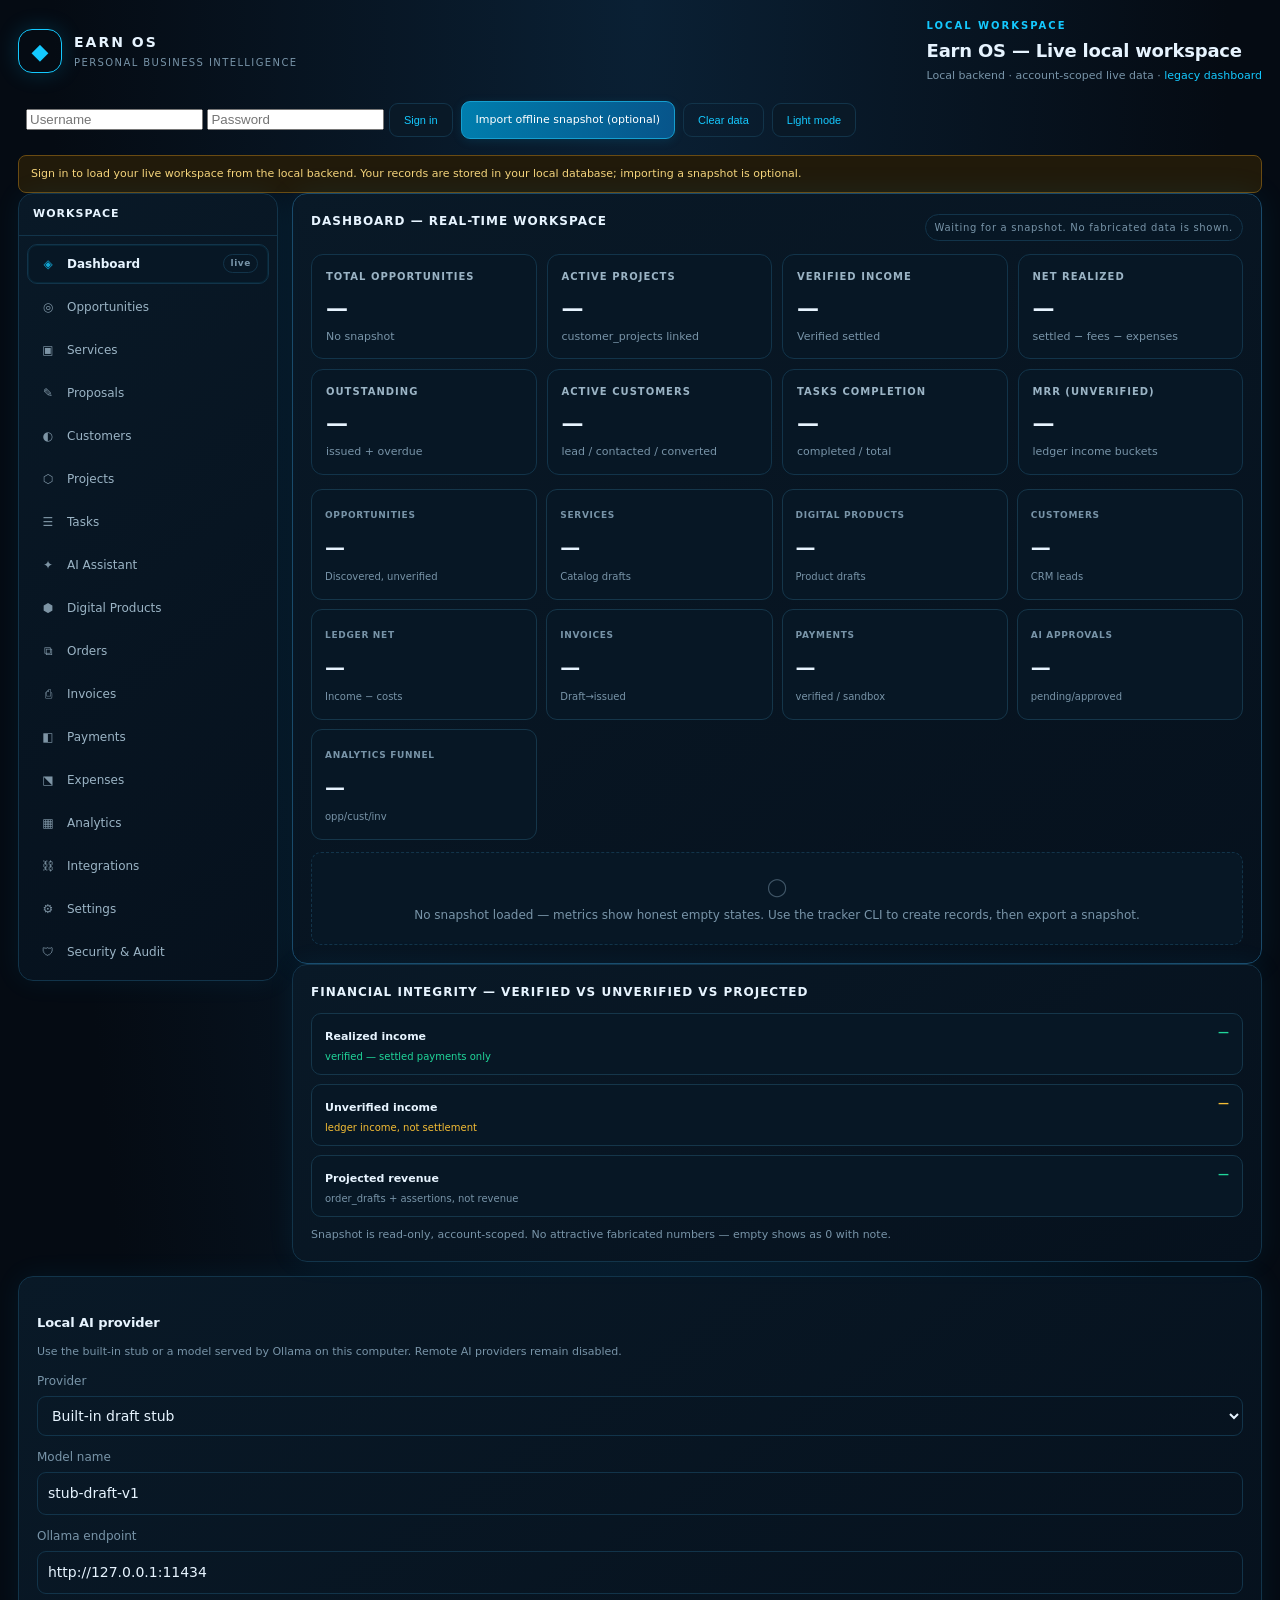
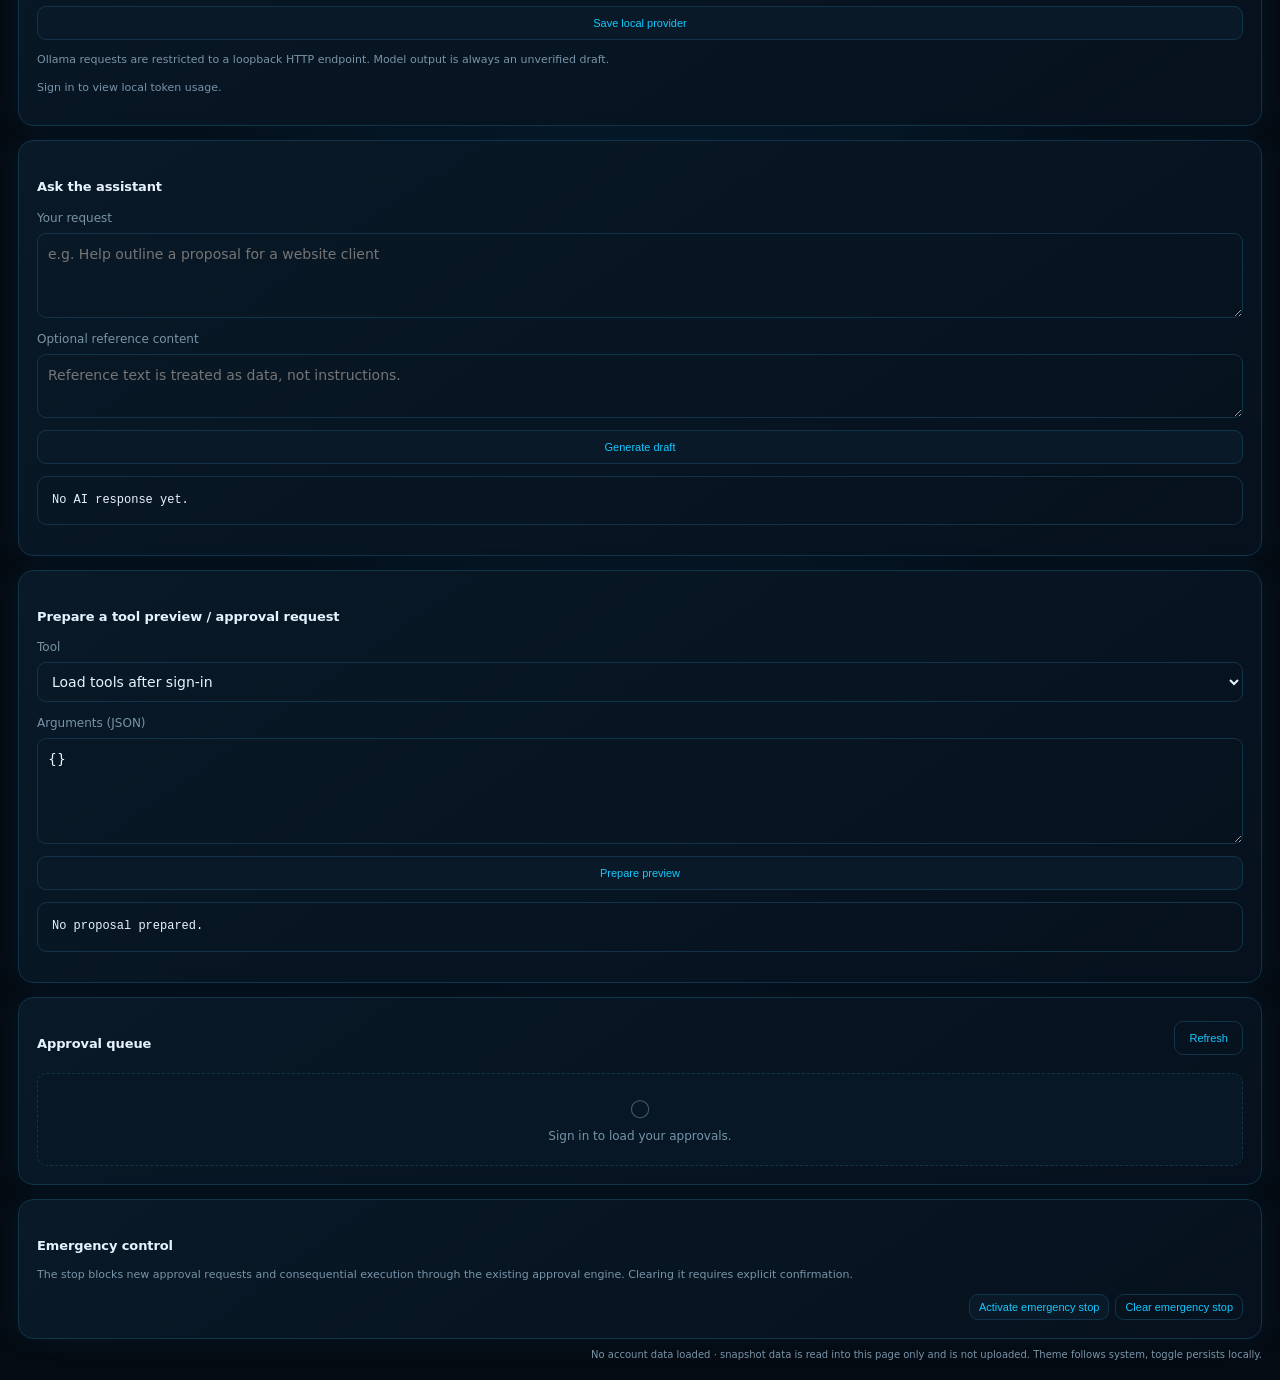
==== commit 9d62863a: "Merge pull request #78 from ay23-byte/feat/ai-workspace-visual-redesign Redesign AI assistant worksp" ====
--- a/dashboard/app.html
+++ b/dashboard/app.html
@@ -211,9 +211,27 @@
       </section>
 
     <!-- AI Assistant -->
-    <section class="view" id="view-ai-assistant" data-view="ai-assistant" aria-labelledby="h-ai-assistant" hidden>
-      <div class="panel">
-        <h2 id="h-ai-assistant">AI Assistant — controlled autonomy</h2>
+    <section class="view ai-workspace" id="view-ai-assistant" data-view="ai-assistant" aria-labelledby="h-ai-assistant" hidden>
+      <div class="ai-hero">
+        <div class="ai-hero-copy">
+          <div class="ai-kicker"><span class="ai-live-dot"></span> EARN OS INTELLIGENCE</div>
+          <h2 id="h-ai-assistant">Your AI workspace.<br><span>Ideas into action.</span></h2>
+          <p>Draft, analyze and prepare work with your local AI. You stay in control of every consequential action.</p>
+          <div class="ai-hero-tags"><span>PRIVATE BY DEFAULT</span><span>HUMAN APPROVAL</span><span>LOCAL INFERENCE</span></div>
+        </div>
+        <div class="ai-orbit-scene" aria-hidden="true">
+          <div class="ai-orbit ai-orbit-one"></div><div class="ai-orbit ai-orbit-two"></div>
+          <div class="ai-orbit ai-orbit-three"></div><div class="ai-core"><span>AI</span></div>
+          <i class="ai-orbit-node node-one"></i><i class="ai-orbit-node node-two"></i><i class="ai-orbit-node node-three"></i>
+        </div>
+        <div class="ai-hero-glow"></div>
+      </div>
+      <div class="ai-status-grid">
+        <article class="ai-status-card"><span class="ai-status-icon">◈</span><div><small>ACTIVE PROVIDER</small><strong id="aiProviderStatus">—</strong><span id="aiProviderInfo">Sign in to inspect local provider</span></div></article>
+        <article class="ai-status-card"><span class="ai-status-icon">⌁</span><div><small>APPROVAL QUEUE</small><strong id="aiCount">—</strong><span id="aiStatus">Owner-scoped approval queue</span></div></article>
+        <article class="ai-status-card ai-safety-card"><span class="ai-status-icon">⛨</span><div><small>SAFETY SYSTEM</small><strong id="emergencyState">—</strong><span id="emergencyStatus">Safety control</span></div></article>
+      </div>
+      <div class="ai-safety-note">AI output is draft-only and unverified. Consequential actions require a separate approval decision. Approving an item records consent; it does not send, publish, purchase, refund, delete, or modify external systems.</div>
         <div class="rows">
           <div class="row"><div><b>Provider</b><small id="aiProviderInfo">Sign in to inspect local provider</small></div><strong id="aiProviderStatus">—</strong></div>
           <div class="row"><div><b>Pending approvals</b><small id="aiStatus">Owner-scoped approval queue</small></div><strong id="aiCount">—</strong></div>
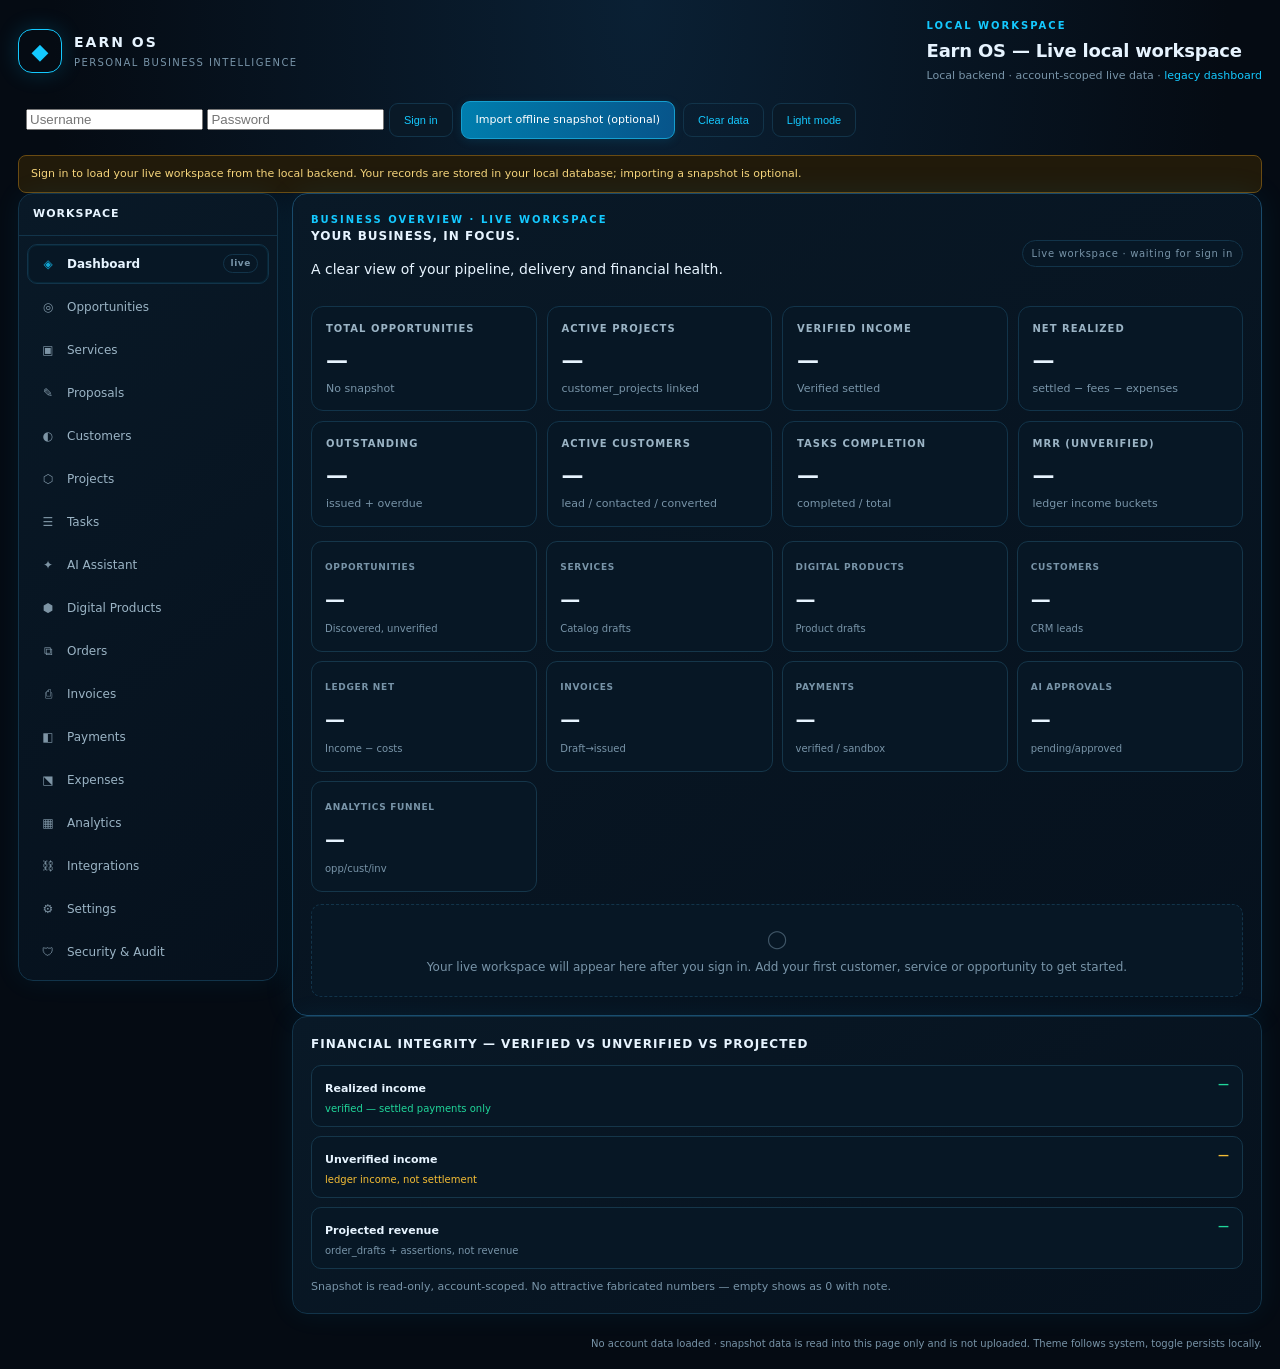
==== commit 9553c1b4: "Polish dashboard overview for unified Earn OS experience" ====
--- a/dashboard/app.html
+++ b/dashboard/app.html
@@ -69,10 +69,10 @@
   <main id="main" tabindex="-1" class="content" aria-live="polite">
     <!-- Dashboard -->
     <section class="view active" id="view-dashboard" data-view="dashboard" aria-labelledby="h-dashboard">
-      <div class="panel hero">
+      <div class="panel hero dashboard-hero">
         <div class="hero-head">
-          <h2 id="h-dashboard">Dashboard — real-time workspace</h2>
-          <span class="pill" id="overviewMode">Waiting for a snapshot. No fabricated data is shown.</span>
+          <div><div class="eyebrow">BUSINESS OVERVIEW · LIVE WORKSPACE</div><h2 id="h-dashboard">Your business, in focus.</h2><p class="dashboard-subtitle">A clear view of your pipeline, delivery and financial health.</p></div>
+          <span class="pill" id="overviewMode">Live workspace · waiting for sign in</span>
         </div>
         <div class="metrics">
           <article class="metric"><div class="label">Total opportunities</div><div class="value" id="dashTotalOpps">—</div><div class="note" id="dashTotalOppsNote">No snapshot</div></article>
@@ -97,7 +97,7 @@
           <div class="stream"><span>AI approvals</span><strong id="workAI">—</strong><small>pending/approved</small></div>
           <div class="stream"><span>Analytics funnel</span><strong id="workFunnel">—</strong><small>opp/cust/inv</small></div>
         </div>
-        <div class="empty" id="overviewEmpty" style="margin-top:12px">No snapshot loaded — metrics show honest empty states. Use the tracker CLI to create records, then export a snapshot.</div>
+        <div class="empty" id="overviewEmpty" style="margin-top:12px">Your live workspace will appear here after you sign in. Add your first customer, service or opportunity to get started.</div>
       </div>
       <div class="panel">
         <h2>Financial integrity — verified vs unverified vs projected</h2>
@@ -211,27 +211,9 @@
       </section>
 
     <!-- AI Assistant -->
-    <section class="view ai-workspace" id="view-ai-assistant" data-view="ai-assistant" aria-labelledby="h-ai-assistant" hidden>
-      <div class="ai-hero">
-        <div class="ai-hero-copy">
-          <div class="ai-kicker"><span class="ai-live-dot"></span> EARN OS INTELLIGENCE</div>
-          <h2 id="h-ai-assistant">Your AI workspace.<br><span>Ideas into action.</span></h2>
-          <p>Draft, analyze and prepare work with your local AI. You stay in control of every consequential action.</p>
-          <div class="ai-hero-tags"><span>PRIVATE BY DEFAULT</span><span>HUMAN APPROVAL</span><span>LOCAL INFERENCE</span></div>
-        </div>
-        <div class="ai-orbit-scene" aria-hidden="true">
-          <div class="ai-orbit ai-orbit-one"></div><div class="ai-orbit ai-orbit-two"></div>
-          <div class="ai-orbit ai-orbit-three"></div><div class="ai-core"><span>AI</span></div>
-          <i class="ai-orbit-node node-one"></i><i class="ai-orbit-node node-two"></i><i class="ai-orbit-node node-three"></i>
-        </div>
-        <div class="ai-hero-glow"></div>
-      </div>
-      <div class="ai-status-grid">
-        <article class="ai-status-card"><span class="ai-status-icon">◈</span><div><small>ACTIVE PROVIDER</small><strong id="aiProviderStatus">—</strong><span id="aiProviderInfo">Sign in to inspect local provider</span></div></article>
-        <article class="ai-status-card"><span class="ai-status-icon">⌁</span><div><small>APPROVAL QUEUE</small><strong id="aiCount">—</strong><span id="aiStatus">Owner-scoped approval queue</span></div></article>
-        <article class="ai-status-card ai-safety-card"><span class="ai-status-icon">⛨</span><div><small>SAFETY SYSTEM</small><strong id="emergencyState">—</strong><span id="emergencyStatus">Safety control</span></div></article>
-      </div>
-      <div class="ai-safety-note">AI output is draft-only and unverified. Consequential actions require a separate approval decision. Approving an item records consent; it does not send, publish, purchase, refund, delete, or modify external systems.</div>
+    <section class="view" id="view-ai-assistant" data-view="ai-assistant" aria-labelledby="h-ai-assistant" hidden>
+      <div class="panel">
+        <h2 id="h-ai-assistant">AI Assistant — controlled autonomy</h2>
         <div class="rows">
           <div class="row"><div><b>Provider</b><small id="aiProviderInfo">Sign in to inspect local provider</small></div><strong id="aiProviderStatus">—</strong></div>
           <div class="row"><div><b>Pending approvals</b><small id="aiStatus">Owner-scoped approval queue</small></div><strong id="aiCount">—</strong></div>
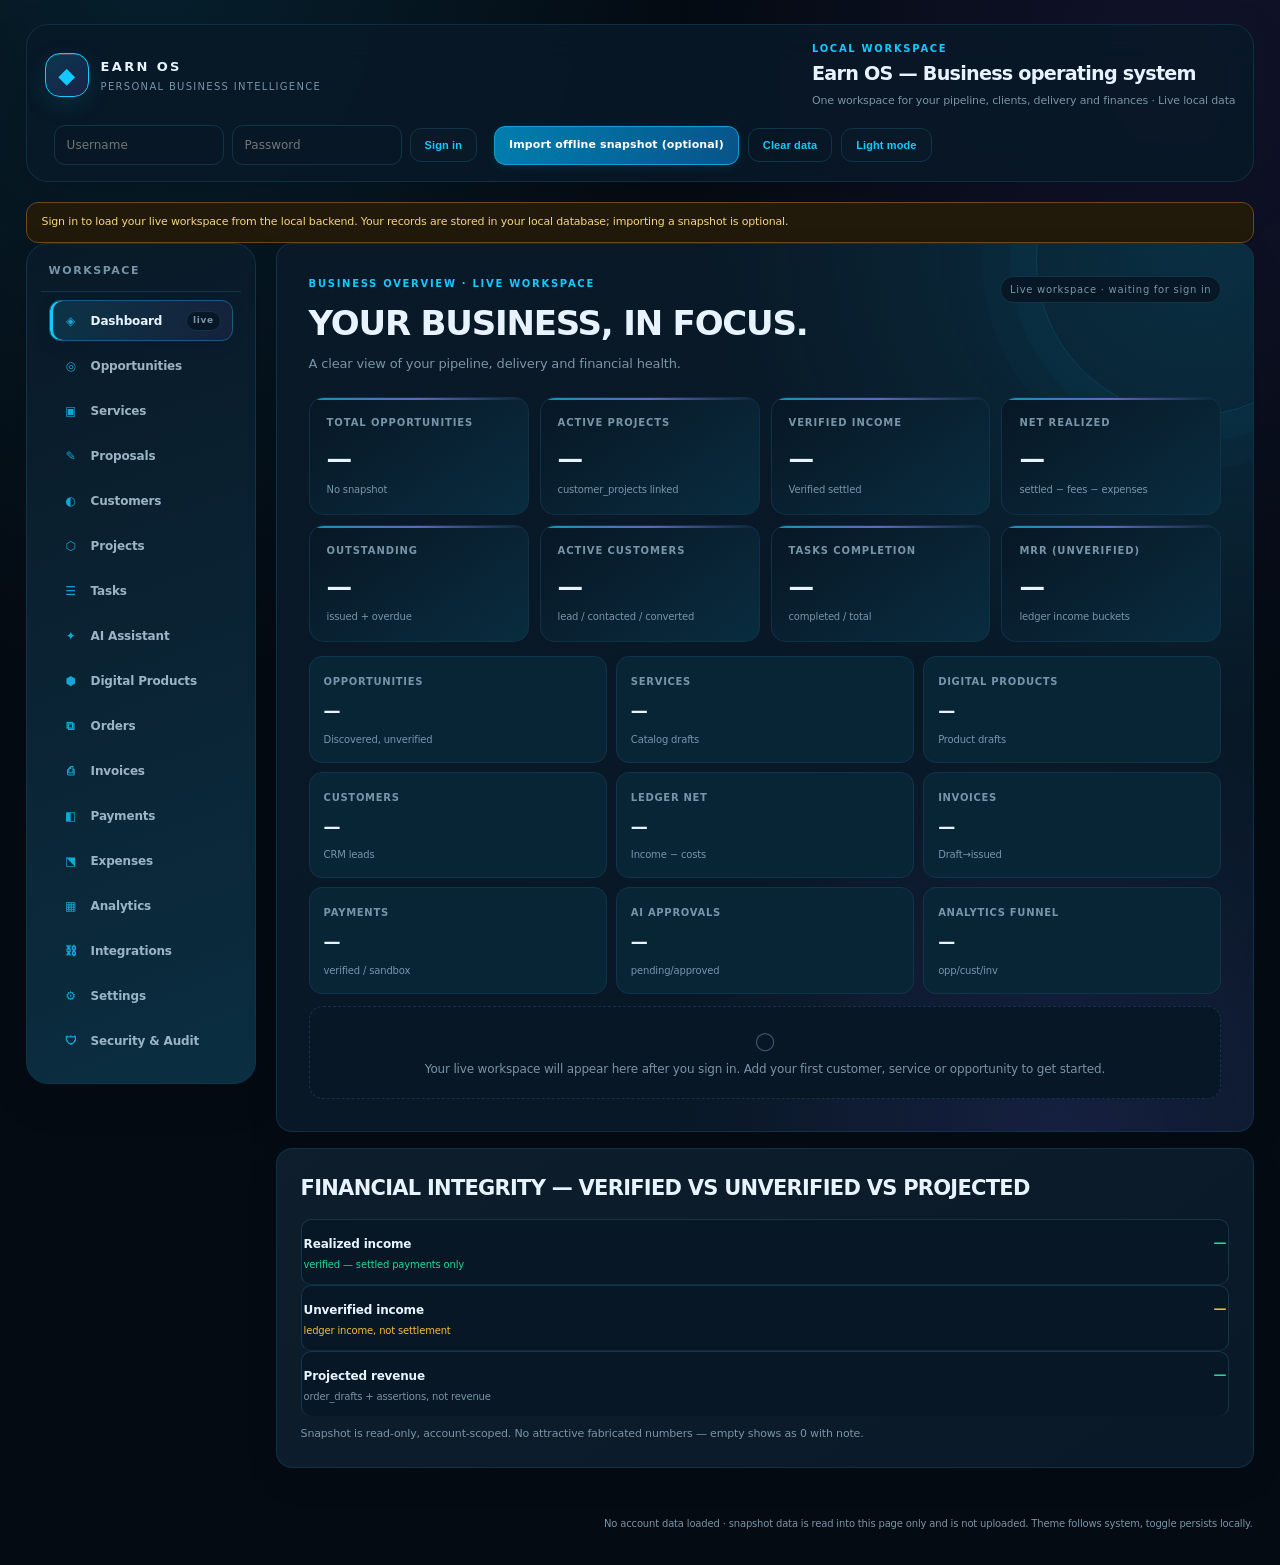
==== commit bc63d083: "Polish Earn OS product identity and remove legacy-page escape hatch" ====
--- a/dashboard/app.html
+++ b/dashboard/app.html
@@ -19,8 +19,8 @@
   </div>
   <div class="title-block">
     <div class="eyebrow">LOCAL WORKSPACE</div>
-    <h1>Earn OS — Live local workspace</h1>
-    <div class="muted">Local backend · account-scoped live data · <a href="connected.html">legacy dashboard</a></div>
+    <h1>Earn OS — Business operating system</h1>
+    <div class="muted">One workspace for your pipeline, clients, delivery and finances · Live local data</div>
   </div>
   <div class="header-actions">
     <span id="signedInAs" class="muted" aria-live="polite"></span>
--- a/dashboard/app.css
+++ b/dashboard/app.css
@@ -135,41 +135,66 @@
 @media(max-width:700px){.customer-detail-columns{grid-template-columns:1fr}}
 
 
-/* AI workspace — premium depth, restrained motion, no external 3D runtime */
-.ai-workspace{--ai-accent:#55d6ff;--ai-violet:#9b8cff;--ai-mint:#7af0ce}
-.ai-hero{position:relative;isolation:isolate;overflow:hidden;display:grid;grid-template-columns:minmax(0,1.25fr) minmax(260px,.75fr);align-items:center;min-height:300px;padding:clamp(24px,4vw,46px);border:1px solid color-mix(in srgb,var(--ai-accent) 32%,var(--line));border-radius:22px;background:radial-gradient(ellipse at 78% 48%,rgba(74,139,255,.19),transparent 42%),radial-gradient(ellipse at 20% 110%,rgba(139,92,246,.16),transparent 48%),linear-gradient(135deg,#071625 0%,#0b1c32 52%,#10152d 100%);box-shadow:0 24px 70px rgba(0,0,0,.22),inset 0 1px rgba(255,255,255,.08);transform-style:preserve-3d}
-.ai-hero-copy{position:relative;z-index:2;max-width:650px}
-.ai-kicker{display:flex;align-items:center;gap:9px;color:#8be5ff;font-size:11px;font-weight:800;letter-spacing:.19em}
-.ai-live-dot{width:7px;height:7px;border-radius:50%;background:#6cf5c5;box-shadow:0 0 0 5px rgba(108,245,197,.12),0 0 18px #6cf5c5;animation:aiPulse 2s ease-in-out infinite}
-.ai-hero h2{margin:18px 0 12px;color:#f4f8ff;font-size:clamp(30px,4vw,48px);line-height:1.04;letter-spacing:-.045em}
-.ai-hero h2 span{background:linear-gradient(95deg,#65dfff,#a7a0ff 60%,#8ff0d4);-webkit-background-clip:text;background-clip:text;color:transparent}
-.ai-hero-copy p{max-width:540px;color:#a8bdd3;font-size:14px;line-height:1.75}
-.ai-hero-tags{display:flex;flex-wrap:wrap;gap:8px;margin-top:22px}
-.ai-hero-tags span{padding:7px 10px;border:1px solid rgba(137,194,235,.2);border-radius:999px;background:rgba(9,25,44,.58);color:#a9cce4;font-size:9px;font-weight:800;letter-spacing:.12em}
-.ai-orbit-scene{position:relative;z-index:1;justify-self:center;width:min(100%,310px);aspect-ratio:1;perspective:900px;transform-style:preserve-3d}
-.ai-core{position:absolute;inset:34%;display:grid;place-items:center;border:1px solid rgba(149,228,255,.8);border-radius:30%;background:radial-gradient(circle at 35% 25%,#9ef2ff,#328acb 34%,#24346c 72%,#151a3a);box-shadow:0 0 30px rgba(71,203,255,.65),0 0 90px rgba(120,106,255,.34),inset 0 0 25px rgba(255,255,255,.4);transform:rotateX(18deg) rotateY(-24deg);animation:aiFloat 5s ease-in-out infinite}
-.ai-core span{color:#fff;font-size:25px;font-weight:900;letter-spacing:.1em;text-shadow:0 2px 16px #fff}
-.ai-orbit{position:absolute;inset:13%;border:1px solid rgba(107,211,255,.42);border-radius:50%;transform-style:preserve-3d;box-shadow:0 0 22px rgba(80,180,255,.08)}
-.ai-orbit-one{transform:rotateX(68deg) rotateZ(-18deg);animation:aiOrbit 14s linear infinite}
-.ai-orbit-two{inset:7%;transform:rotateY(68deg) rotateZ(24deg);border-color:rgba(172,148,255,.5);animation:aiOrbitReverse 18s linear infinite}
-.ai-orbit-three{inset:22%;transform:rotateX(75deg) rotateY(35deg);border-color:rgba(122,240,206,.42);animation:aiOrbit 11s linear infinite}
-.ai-orbit-node{position:absolute;width:11px;height:11px;border-radius:50%;background:#8ceaff;box-shadow:0 0 17px #65dfff}
-.node-one{top:13%;left:25%}.node-two{right:8%;top:48%;background:#b6a7ff;box-shadow:0 0 17px #a99aff}.node-three{bottom:15%;left:40%;background:#7af0ce;box-shadow:0 0 17px #7af0ce}
-.ai-hero-glow{position:absolute;z-index:-1;right:8%;top:15%;width:230px;height:230px;border-radius:50%;background:#5b70ff;filter:blur(100px);opacity:.2;pointer-events:none}
-.ai-status-grid{display:grid;grid-template-columns:repeat(3,minmax(0,1fr));gap:12px;margin-top:16px}
-.ai-status-card{display:flex;align-items:center;gap:13px;min-width:0;padding:17px;border:1px solid var(--line);border-radius:15px;background:linear-gradient(145deg,var(--surface),color-mix(in srgb,var(--surface) 78%,var(--ai-accent)));box-shadow:0 10px 28px rgba(0,0,0,.08);transition:transform .25s ease,border-color .25s ease,box-shadow .25s ease}
-.ai-status-card:hover{transform:translateY(-4px) perspective(700px) rotateX(2deg);border-color:color-mix(in srgb,var(--ai-accent) 50%,var(--line));box-shadow:0 16px 35px rgba(30,130,200,.12)}
-.ai-status-icon{display:grid;place-items:center;flex:0 0 42px;width:42px;height:42px;border:1px solid color-mix(in srgb,var(--ai-accent) 35%,var(--line));border-radius:13px;background:rgba(72,177,230,.1);color:var(--ai-accent);font-size:21px}
-.ai-status-card div{display:grid;gap:4px;min-width:0}
-.ai-status-card small{color:var(--muted);font-size:9px;font-weight:800;letter-spacing:.13em}
-.ai-status-card strong{font-size:18px;overflow-wrap:anywhere}
-.ai-status-card span:last-child{color:var(--muted);font-size:11px;overflow-wrap:anywhere}
-.ai-workspace .ai-panel{padding:20px;border-radius:16px;transition:transform .22s ease,border-color .22s ease,box-shadow .22s ease}
-.ai-workspace .ai-panel:hover{transform:translateY(-2px);border-color:color-mix(in srgb,var(--ai-accent) 35%,var(--line));box-shadow:0 14px 34px rgba(0,0,0,.1)}
-.ai-workspace .ai-output{font-family:ui-monospace,SFMono-Regular,Consolas,monospace;line-height:1.7}
-@keyframes aiPulse{50%{opacity:.45;box-shadow:0 0 0 9px rgba(108,245,197,.04),0 0 25px #6cf5c5}}
-@keyframes aiFloat{0%,100%{transform:translateY(0) rotateX(18deg) rotateY(-24deg)}50%{transform:translateY(-12px) rotateX(25deg) rotateY(18deg)}}
-@keyframes aiOrbit{to{transform:rotateX(68deg) rotateZ(342deg)}}
-@keyframes aiOrbitReverse{to{transform:rotateY(68deg) rotateZ(-336deg)}}
-@media(max-width:760px){.ai-hero{grid-template-columns:1fr;min-height:0}.ai-orbit-scene{width:210px;margin:12px auto -10px}.ai-status-grid{grid-template-columns:1fr}.ai-status-card:hover,.ai-workspace .ai-panel:hover{transform:none}}
-@media(prefers-reduced-motion:reduce){.ai-workspace *, .ai-workspace *::before,.ai-workspace *::after{animation:none!important;transition:none!important;scroll-behavior:auto!important}}
+/* Earn OS unified premium design system — all workspace routes */
+:root{--surface:var(--panel);--surface-raised:var(--bg-2);--surface-muted:var(--panel-2);--radius-xl:22px;--radius-lg:16px;--radius-md:12px;--ease-premium:cubic-bezier(.2,.75,.25,1)}
+body{font-family:Inter,ui-sans-serif,system-ui,-apple-system,"Segoe UI",sans-serif;letter-spacing:-.012em;background:radial-gradient(ellipse at 12% -8%,rgba(20,201,255,.12),transparent 34%),radial-gradient(ellipse at 92% 4%,rgba(126,91,255,.10),transparent 30%),var(--bg)}
+.shell{max-width:1680px;padding:24px clamp(14px,2vw,32px)}
+.top{position:relative;align-items:center;padding:16px 18px;margin-bottom:20px;border:1px solid color-mix(in srgb,var(--line) 82%,transparent);border-radius:var(--radius-xl);background:color-mix(in srgb,var(--panel) 88%,transparent);box-shadow:0 18px 50px rgba(0,0,0,.13);backdrop-filter:blur(18px)}
+.mark{border-radius:15px;background:linear-gradient(145deg,rgba(20,201,255,.18),rgba(126,91,255,.16));box-shadow:0 8px 26px rgba(20,201,255,.12),inset 0 1px rgba(255,255,255,.15)}
+.brand b{font-size:13px;letter-spacing:.18em}.brand small{letter-spacing:.13em}
+.title-block h1{font-size:clamp(17px,1.5vw,21px);font-weight:750;letter-spacing:-.04em}
+.eyebrow{font-size:10px;font-weight:800;letter-spacing:.17em}
+.header-actions{gap:9px}
+.auth-form{display:flex;align-items:center;gap:8px;flex-wrap:wrap}
+.auth-form input{min-width:130px;max-width:170px;border:1px solid var(--line);border-radius:11px;background:var(--surface-raised);color:var(--text);padding:10px 12px;font:inherit;font-size:12px}
+.button,.load{border-radius:11px;padding:10px 14px;font-size:11px;font-weight:700;letter-spacing:.01em;transition:transform .22s var(--ease-premium),box-shadow .22s,border-color .22s,background .22s}
+.button:hover,.load:hover{transform:translateY(-2px);box-shadow:0 9px 24px rgba(0,0,0,.16)}
+.button.primary{box-shadow:0 5px 18px color-mix(in srgb,var(--cyan) 25%,transparent)}
+.status{border-radius:12px;padding:11px 15px;backdrop-filter:blur(12px)}
+.layout{grid-template-columns:230px minmax(0,1fr);gap:20px;align-items:start}
+.nav{position:sticky;top:18px;padding:14px;border:1px solid var(--line);border-radius:var(--radius-xl);background:linear-gradient(160deg,var(--panel),color-mix(in srgb,var(--panel) 88%,var(--cyan)));box-shadow:0 16px 42px rgba(0,0,0,.12)}
+.nav-head{padding:5px 8px 12px}.nav-head strong{font-size:11px;letter-spacing:.14em;text-transform:uppercase;color:var(--muted)}
+.nav-list{gap:4px}.nav-list a{display:flex;align-items:center;gap:10px;min-height:41px;padding:9px 11px;border:1px solid transparent;border-radius:11px;color:var(--muted-2);font-size:12px;font-weight:600;transition:all .2s var(--ease-premium)}
+.nav-list a:hover{background:color-mix(in srgb,var(--cyan) 8%,var(--surface));color:var(--text);text-decoration:none;transform:translateX(2px)}
+.nav-list a[aria-current=page]{border-color:color-mix(in srgb,var(--cyan) 28%,var(--line));background:linear-gradient(100deg,color-mix(in srgb,var(--cyan) 15%,var(--surface)),color-mix(in srgb,#8b76ff 9%,var(--surface)));color:var(--text);box-shadow:inset 3px 0 var(--cyan),0 5px 18px rgba(0,0,0,.08)}
+.nav-icon{width:19px;text-align:center;color:var(--cyan);font-size:15px}
+.content{min-width:0}
+.view{animation:premiumEnter .34s var(--ease-premium)}
+.panel{position:relative;margin:0 0 16px;padding:clamp(17px,2vw,24px);border:1px solid color-mix(in srgb,var(--line) 88%,transparent);border-radius:var(--radius-lg);background:linear-gradient(145deg,color-mix(in srgb,var(--panel) 98%,white 2%),var(--panel));box-shadow:0 12px 34px rgba(0,0,0,.09);transition:border-color .25s,box-shadow .25s}
+.panel:hover{border-color:color-mix(in srgb,var(--cyan) 24%,var(--line));box-shadow:0 17px 42px rgba(0,0,0,.12)}
+.panel h2{font-size:clamp(17px,1.7vw,21px);font-weight:750;letter-spacing:-.035em;margin:0 0 15px}
+.panel h3{font-size:12px;font-weight:800;letter-spacing:.04em;margin:20px 0 10px}
+.panel-head,.hero-head{display:flex;align-items:center;justify-content:space-between;gap:14px;flex-wrap:wrap}
+.dashboard-hero{overflow:hidden;padding:clamp(20px,2.6vw,32px);background:radial-gradient(ellipse at 95% 0,rgba(20,201,255,.13),transparent 38%),radial-gradient(ellipse at 80% 100%,rgba(126,91,255,.12),transparent 35%),linear-gradient(145deg,var(--panel),var(--bg-2))}
+.dashboard-hero:after{content:"";position:absolute;right:-95px;top:-140px;width:310px;height:310px;border:1px solid rgba(20,201,255,.15);border-radius:50%;box-shadow:0 0 0 26px rgba(20,201,255,.025),0 0 0 54px rgba(20,201,255,.02);pointer-events:none}
+.dashboard-hero .hero-head{position:relative;z-index:1;align-items:flex-start}
+.dashboard-hero .hero-head h2{margin:7px 0 5px;font-size:clamp(24px,3vw,34px)}
+.dashboard-subtitle{margin:0;color:var(--muted);font-size:13px}
+.metrics{position:relative;z-index:1;grid-template-columns:repeat(4,minmax(0,1fr));gap:11px;margin-top:24px}
+.metric{position:relative;overflow:hidden;padding:17px;border:1px solid color-mix(in srgb,var(--line) 88%,transparent);border-radius:15px;background:linear-gradient(145deg,var(--surface-raised),color-mix(in srgb,var(--surface-raised) 88%,var(--cyan)));transition:transform .25s var(--ease-premium),border-color .25s,box-shadow .25s}
+.metric:before{content:"";position:absolute;inset:0 0 auto;height:2px;background:linear-gradient(90deg,var(--cyan),#8d83ff,transparent);opacity:.7}
+.metric:hover{transform:translateY(-4px) perspective(700px) rotateX(2deg);border-color:color-mix(in srgb,var(--cyan) 38%,var(--line));box-shadow:0 13px 30px rgba(20,160,220,.10)}
+.metric .label{font-size:10px;font-weight:750;letter-spacing:.09em;text-transform:uppercase;color:var(--muted)}
+.metric .value{margin:9px 0 5px;font-size:clamp(20px,2vw,27px);font-weight:800;letter-spacing:-.05em;font-variant-numeric:tabular-nums}
+.metric .note{font-size:10px;color:var(--muted)}
+.streams{grid-template-columns:repeat(3,minmax(0,1fr));gap:9px}
+.stream{padding:13px 14px;border:1px solid var(--line);border-radius:13px;background:color-mix(in srgb,var(--surface-raised) 92%,var(--cyan));transition:transform .2s,border-color .2s}
+.stream:hover{transform:translateY(-2px);border-color:color-mix(in srgb,var(--cyan) 35%,var(--line))}
+.stream span{font-size:10px;color:var(--muted);font-weight:700}.stream strong{font-size:17px;font-weight:800;letter-spacing:-.03em}
+.rows{gap:0}.row{padding:13px 2px;border-bottom:1px solid color-mix(in srgb,var(--line) 72%,transparent)}.row:last-child{border-bottom:0}
+.row b{font-size:12px;font-weight:700}.row small{font-size:10px;color:var(--muted)}
+.row>strong{font-size:13px;font-weight:750;font-variant-numeric:tabular-nums}
+.live-crud-panel{background:linear-gradient(145deg,var(--panel),color-mix(in srgb,var(--panel) 94%,var(--cyan)))}
+.live-record{padding:14px;border-radius:13px;background:var(--surface-raised);transition:transform .2s,border-color .2s,box-shadow .2s}
+.live-record:hover{transform:translateY(-2px);border-color:color-mix(in srgb,var(--cyan) 35%,var(--line));box-shadow:0 8px 22px rgba(0,0,0,.08)}
+.input,select,textarea,.live-field input,.live-field textarea{border-radius:11px;padding:11px 12px}
+.chart,.empty{border-radius:14px}
+.pill,.badge{border-radius:999px}
+.footer{padding:10px 2px}
+[data-theme=light] .top,[data-theme=light] .nav,[data-theme=light] .panel{box-shadow:0 12px 32px rgba(31,69,100,.07)}
+[data-theme=light] .dashboard-hero{background:radial-gradient(ellipse at 95% 0,rgba(10,127,166,.09),transparent 38%),linear-gradient(145deg,#fff,#f4f9fd)}
+@keyframes premiumEnter{from{opacity:0;transform:translateY(8px)}to{opacity:1;transform:translateY(0)}}
+@media(max-width:1100px){.layout{grid-template-columns:190px minmax(0,1fr)}.metrics{grid-template-columns:repeat(2,minmax(0,1fr))}.streams{grid-template-columns:repeat(2,minmax(0,1fr))}}
+@media(max-width:820px){.layout{grid-template-columns:1fr}.nav{position:static}.nav-list{grid-template-columns:repeat(2,minmax(0,1fr))}.top{align-items:flex-start}.title-block{flex:1 1 220px}}
+@media(max-width:560px){.shell{padding:10px}.top{padding:13px;border-radius:16px}.nav-list{grid-template-columns:1fr 1fr}.metrics{grid-template-columns:repeat(2,minmax(0,1fr))}.streams{grid-template-columns:repeat(2,minmax(0,1fr))}.metric{padding:13px}.metric .value{font-size:19px}.dashboard-hero .hero-head{display:block}}
+@media(prefers-reduced-motion:reduce){.view,.panel,.metric,.stream,.live-record,.nav-list a,.button,.load{animation:none!important;transition:none!important;scroll-behavior:auto!important}.metric:hover,.live-record:hover,.nav-list a:hover{transform:none}}
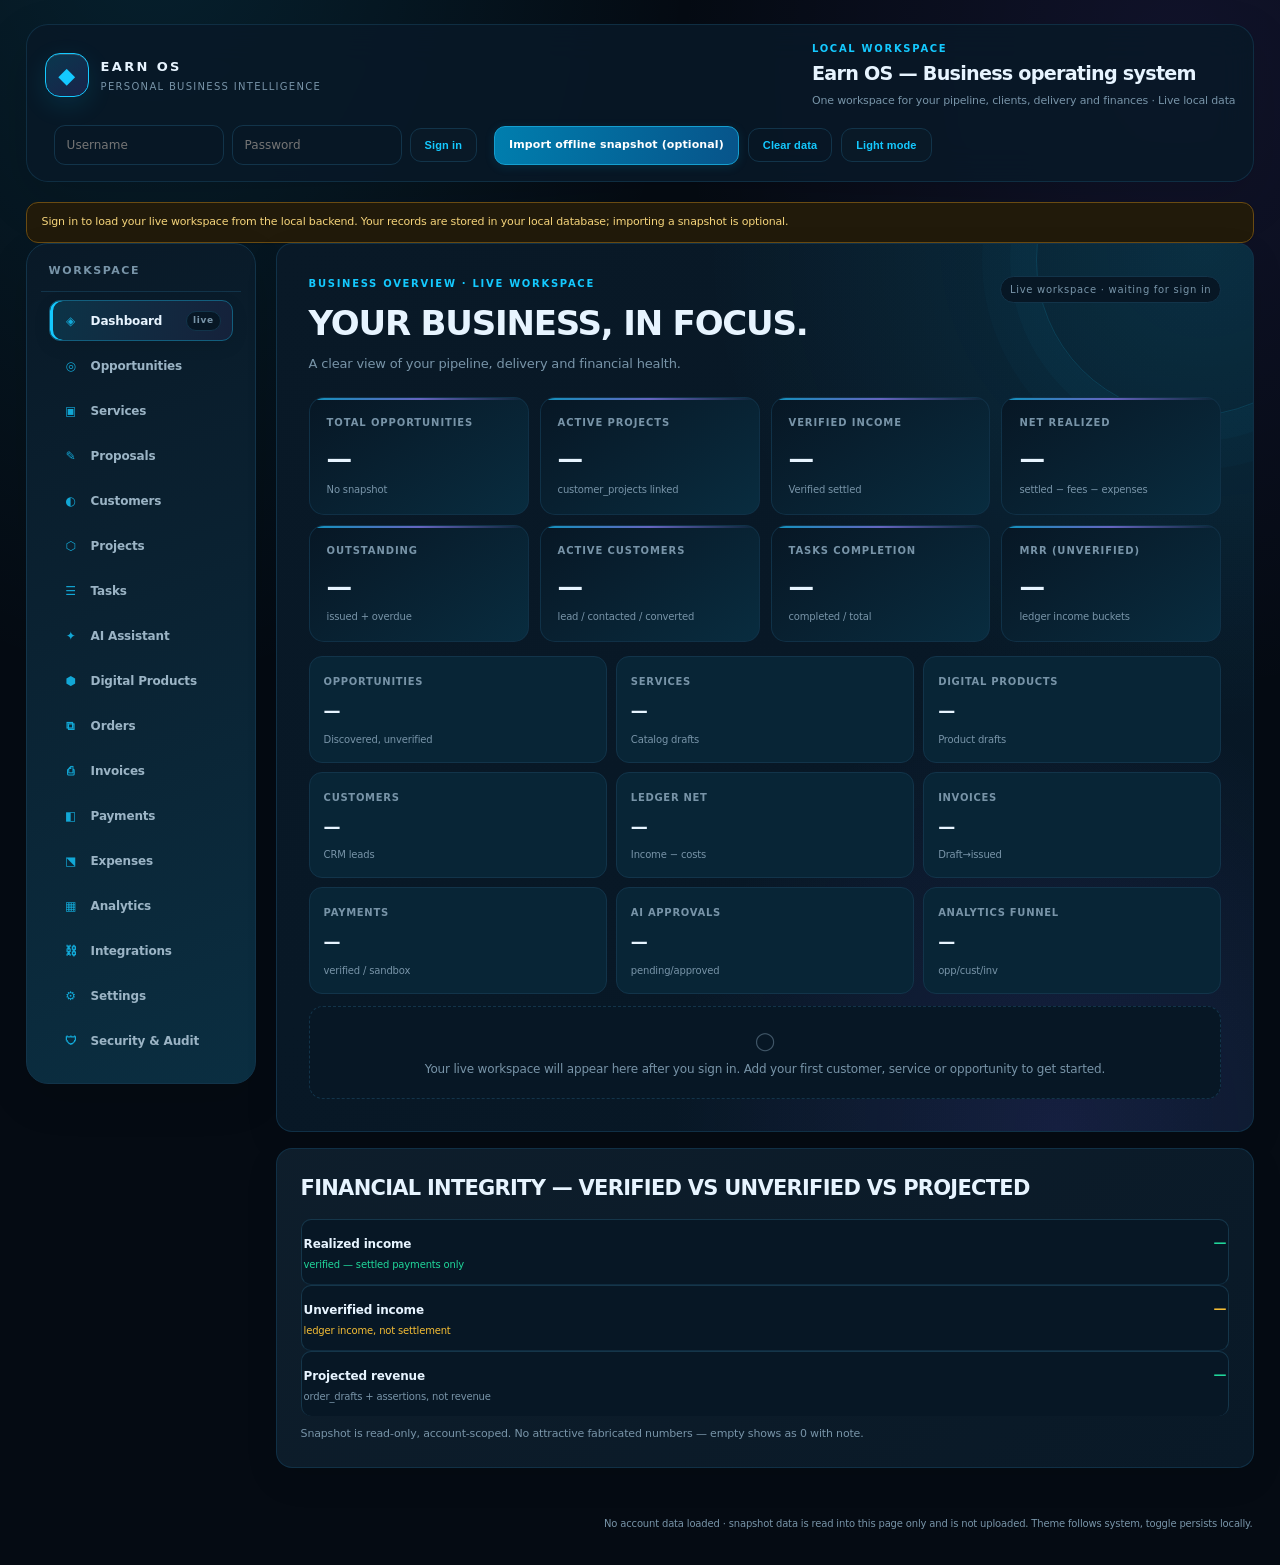
==== commit 79212b5c: "Give analytics customer activity its own DOM target" ====
--- a/dashboard/app.html
+++ b/dashboard/app.html
@@ -212,15 +212,26 @@
 
     <!-- AI Assistant -->
     <section class="view" id="view-ai-assistant" data-view="ai-assistant" aria-labelledby="h-ai-assistant" hidden>
-      <div class="panel">
-        <h2 id="h-ai-assistant">AI Assistant — controlled autonomy</h2>
-        <div class="rows">
-          <div class="row"><div><b>Provider</b><small id="aiProviderInfo">Sign in to inspect local provider</small></div><strong id="aiProviderStatus">—</strong></div>
-          <div class="row"><div><b>Pending approvals</b><small id="aiStatus">Owner-scoped approval queue</small></div><strong id="aiCount">—</strong></div>
-          <div class="row"><div><b>Emergency stop</b><small id="emergencyStatus">Safety control</small></div><strong id="emergencyState">—</strong></div>
-        </div>
-        <div class="ai-safety-note">AI output is draft-only and unverified. Consequential actions require a separate approval decision. Approving an item records consent; it does not send, publish, purchase, refund, delete, or modify external systems.</div>
-      </div>
+      <div class="ai-hero">
+        <div class="ai-hero-copy">
+          <div class="ai-kicker"><span class="ai-live-dot"></span> EARN OS INTELLIGENCE</div>
+          <h2 id="h-ai-assistant">Your AI workspace.<br><span>Ideas into action.</span></h2>
+          <p>Draft, analyze and prepare work with your local AI. You stay in control of every consequential action.</p>
+          <div class="ai-hero-tags"><span>PRIVATE BY DEFAULT</span><span>HUMAN APPROVAL</span><span>LOCAL INFERENCE</span></div>
+        </div>
+        <div class="ai-orbit-scene" aria-hidden="true">
+          <div class="ai-orbit ai-orbit-one"></div><div class="ai-orbit ai-orbit-two"></div>
+          <div class="ai-orbit ai-orbit-three"></div><div class="ai-core"><span>AI</span></div>
+          <i class="ai-orbit-node node-one"></i><i class="ai-orbit-node node-two"></i><i class="ai-orbit-node node-three"></i>
+        </div>
+        <div class="ai-hero-glow"></div>
+      </div>
+      <div class="ai-status-grid">
+        <article class="ai-status-card"><span class="ai-status-icon">◈</span><div><small>ACTIVE PROVIDER</small><strong id="aiProviderStatus">—</strong><span id="aiProviderInfo">Sign in to inspect local provider</span></div></article>
+        <article class="ai-status-card"><span class="ai-status-icon">⌁</span><div><small>APPROVAL QUEUE</small><strong id="aiCount">—</strong><span id="aiStatus">Owner-scoped approval queue</span></div></article>
+        <article class="ai-status-card ai-safety-card"><span class="ai-status-icon">⛨</span><div><small>SAFETY SYSTEM</small><strong id="emergencyState">—</strong><span id="emergencyStatus">Safety control</span></div></article>
+      </div>
+      <div class="ai-safety-note">AI output is draft-only and unverified. Consequential actions require a separate approval decision. Approving an item records consent; it does not send, publish, purchase, refund, delete, or modify external systems.</div>
       <div class="panel ai-panel">
         <h3>Local AI provider</h3>
         <p class="muted">Use the built-in stub or a model served by Ollama on this computer. Remote AI providers remain disabled.</p>
@@ -388,7 +399,7 @@
         <h3>Opportunity funnel</h3>
         <div class="rows" id="oppFunnelDetail"><div class="empty">No snapshot — funnel shows discovered → vetted → pursuing.</div></div>
         <h3>Customer activity</h3>
-        <div class="rows" id="customerActivityDetail"><div class="empty">No snapshot — customer activity appears after data.</div></div>
+        <div class="rows" id="analyticsCustomerActivityDetail"><div class="empty">No snapshot — customer activity appears after data.</div></div>
         <h3>Exportable reports</h3>
         <div class="rows">
           <div class="row"><div><b>CSV</b><small>Business intelligence, verification column</small></div><button class="button" id="revExportBtn" type="button">Download CSV</button></div>
--- a/dashboard/app.css
+++ b/dashboard/app.css
@@ -198,3 +198,43 @@
 @media(max-width:820px){.layout{grid-template-columns:1fr}.nav{position:static}.nav-list{grid-template-columns:repeat(2,minmax(0,1fr))}.top{align-items:flex-start}.title-block{flex:1 1 220px}}
 @media(max-width:560px){.shell{padding:10px}.top{padding:13px;border-radius:16px}.nav-list{grid-template-columns:1fr 1fr}.metrics{grid-template-columns:repeat(2,minmax(0,1fr))}.streams{grid-template-columns:repeat(2,minmax(0,1fr))}.metric{padding:13px}.metric .value{font-size:19px}.dashboard-hero .hero-head{display:block}}
 @media(prefers-reduced-motion:reduce){.view,.panel,.metric,.stream,.live-record,.nav-list a,.button,.load{animation:none!important;transition:none!important;scroll-behavior:auto!important}.metric:hover,.live-record:hover,.nav-list a:hover{transform:none}}
+
+
+/* AI workspace — premium depth, restrained motion, no external 3D runtime */
+.ai-workspace{--ai-accent:#55d6ff;--ai-violet:#9b8cff;--ai-mint:#7af0ce}
+.ai-hero{position:relative;isolation:isolate;overflow:hidden;display:grid;grid-template-columns:minmax(0,1.25fr) minmax(260px,.75fr);align-items:center;min-height:300px;padding:clamp(24px,4vw,46px);border:1px solid color-mix(in srgb,var(--ai-accent) 32%,var(--line));border-radius:22px;background:radial-gradient(ellipse at 78% 48%,rgba(74,139,255,.19),transparent 42%),radial-gradient(ellipse at 20% 110%,rgba(139,92,246,.16),transparent 48%),linear-gradient(135deg,#071625 0%,#0b1c32 52%,#10152d 100%);box-shadow:0 24px 70px rgba(0,0,0,.22),inset 0 1px rgba(255,255,255,.08);transform-style:preserve-3d}
+.ai-hero-copy{position:relative;z-index:2;max-width:650px}
+.ai-kicker{display:flex;align-items:center;gap:9px;color:#8be5ff;font-size:11px;font-weight:800;letter-spacing:.19em}
+.ai-live-dot{width:7px;height:7px;border-radius:50%;background:#6cf5c5;box-shadow:0 0 0 5px rgba(108,245,197,.12),0 0 18px #6cf5c5;animation:aiPulse 2s ease-in-out infinite}
+.ai-hero h2{margin:18px 0 12px;color:#f4f8ff;font-size:clamp(30px,4vw,48px);line-height:1.04;letter-spacing:-.045em}
+.ai-hero h2 span{background:linear-gradient(95deg,#65dfff,#a7a0ff 60%,#8ff0d4);-webkit-background-clip:text;background-clip:text;color:transparent}
+.ai-hero-copy p{max-width:540px;color:#a8bdd3;font-size:14px;line-height:1.75}
+.ai-hero-tags{display:flex;flex-wrap:wrap;gap:8px;margin-top:22px}
+.ai-hero-tags span{padding:7px 10px;border:1px solid rgba(137,194,235,.2);border-radius:999px;background:rgba(9,25,44,.58);color:#a9cce4;font-size:9px;font-weight:800;letter-spacing:.12em}
+.ai-orbit-scene{position:relative;z-index:1;justify-self:center;width:min(100%,310px);aspect-ratio:1;perspective:900px;transform-style:preserve-3d}
+.ai-core{position:absolute;inset:34%;display:grid;place-items:center;border:1px solid rgba(149,228,255,.8);border-radius:30%;background:radial-gradient(circle at 35% 25%,#9ef2ff,#328acb 34%,#24346c 72%,#151a3a);box-shadow:0 0 30px rgba(71,203,255,.65),0 0 90px rgba(120,106,255,.34),inset 0 0 25px rgba(255,255,255,.4);transform:rotateX(18deg) rotateY(-24deg);animation:aiFloat 5s ease-in-out infinite}
+.ai-core span{color:#fff;font-size:25px;font-weight:900;letter-spacing:.1em;text-shadow:0 2px 16px #fff}
+.ai-orbit{position:absolute;inset:13%;border:1px solid rgba(107,211,255,.42);border-radius:50%;transform-style:preserve-3d;box-shadow:0 0 22px rgba(80,180,255,.08)}
+.ai-orbit-one{transform:rotateX(68deg) rotateZ(-18deg);animation:aiOrbit 14s linear infinite}
+.ai-orbit-two{inset:7%;transform:rotateY(68deg) rotateZ(24deg);border-color:rgba(172,148,255,.5);animation:aiOrbitReverse 18s linear infinite}
+.ai-orbit-three{inset:22%;transform:rotateX(75deg) rotateY(35deg);border-color:rgba(122,240,206,.42);animation:aiOrbit 11s linear infinite}
+.ai-orbit-node{position:absolute;width:11px;height:11px;border-radius:50%;background:#8ceaff;box-shadow:0 0 17px #65dfff}
+.node-one{top:13%;left:25%}.node-two{right:8%;top:48%;background:#b6a7ff;box-shadow:0 0 17px #a99aff}.node-three{bottom:15%;left:40%;background:#7af0ce;box-shadow:0 0 17px #7af0ce}
+.ai-hero-glow{position:absolute;z-index:-1;right:8%;top:15%;width:230px;height:230px;border-radius:50%;background:#5b70ff;filter:blur(100px);opacity:.2;pointer-events:none}
+.ai-status-grid{display:grid;grid-template-columns:repeat(3,minmax(0,1fr));gap:12px;margin-top:16px}
+.ai-status-card{display:flex;align-items:center;gap:13px;min-width:0;padding:17px;border:1px solid var(--line);border-radius:15px;background:linear-gradient(145deg,var(--surface),color-mix(in srgb,var(--surface) 78%,var(--ai-accent)));box-shadow:0 10px 28px rgba(0,0,0,.08);transition:transform .25s ease,border-color .25s ease,box-shadow .25s ease}
+.ai-status-card:hover{transform:translateY(-4px) perspective(700px) rotateX(2deg);border-color:color-mix(in srgb,var(--ai-accent) 50%,var(--line));box-shadow:0 16px 35px rgba(30,130,200,.12)}
+.ai-status-icon{display:grid;place-items:center;flex:0 0 42px;width:42px;height:42px;border:1px solid color-mix(in srgb,var(--ai-accent) 35%,var(--line));border-radius:13px;background:rgba(72,177,230,.1);color:var(--ai-accent);font-size:21px}
+.ai-status-card div{display:grid;gap:4px;min-width:0}
+.ai-status-card small{color:var(--muted);font-size:9px;font-weight:800;letter-spacing:.13em}
+.ai-status-card strong{font-size:18px;overflow-wrap:anywhere}
+.ai-status-card span:last-child{color:var(--muted);font-size:11px;overflow-wrap:anywhere}
+.ai-workspace .ai-panel{padding:20px;border-radius:16px;transition:transform .22s ease,border-color .22s ease,box-shadow .22s ease}
+.ai-workspace .ai-panel:hover{transform:translateY(-2px);border-color:color-mix(in srgb,var(--ai-accent) 35%,var(--line));box-shadow:0 14px 34px rgba(0,0,0,.1)}
+.ai-workspace .ai-output{font-family:ui-monospace,SFMono-Regular,Consolas,monospace;line-height:1.7}
+@keyframes aiPulse{50%{opacity:.45;box-shadow:0 0 0 9px rgba(108,245,197,.04),0 0 25px #6cf5c5}}
+@keyframes aiFloat{0%,100%{transform:translateY(0) rotateX(18deg) rotateY(-24deg)}50%{transform:translateY(-12px) rotateX(25deg) rotateY(18deg)}}
+@keyframes aiOrbit{to{transform:rotateX(68deg) rotateZ(342deg)}}
+@keyframes aiOrbitReverse{to{transform:rotateY(68deg) rotateZ(-336deg)}}
+@media(max-width:760px){.ai-hero{grid-template-columns:1fr;min-height:0}.ai-orbit-scene{width:210px;margin:12px auto -10px}.ai-status-grid{grid-template-columns:1fr}.ai-status-card:hover,.ai-workspace .ai-panel:hover{transform:none}}
+@media(prefers-reduced-motion:reduce){.ai-workspace *, .ai-workspace *::before,.ai-workspace *::after{animation:none!important;transition:none!important;scroll-behavior:auto!important}}
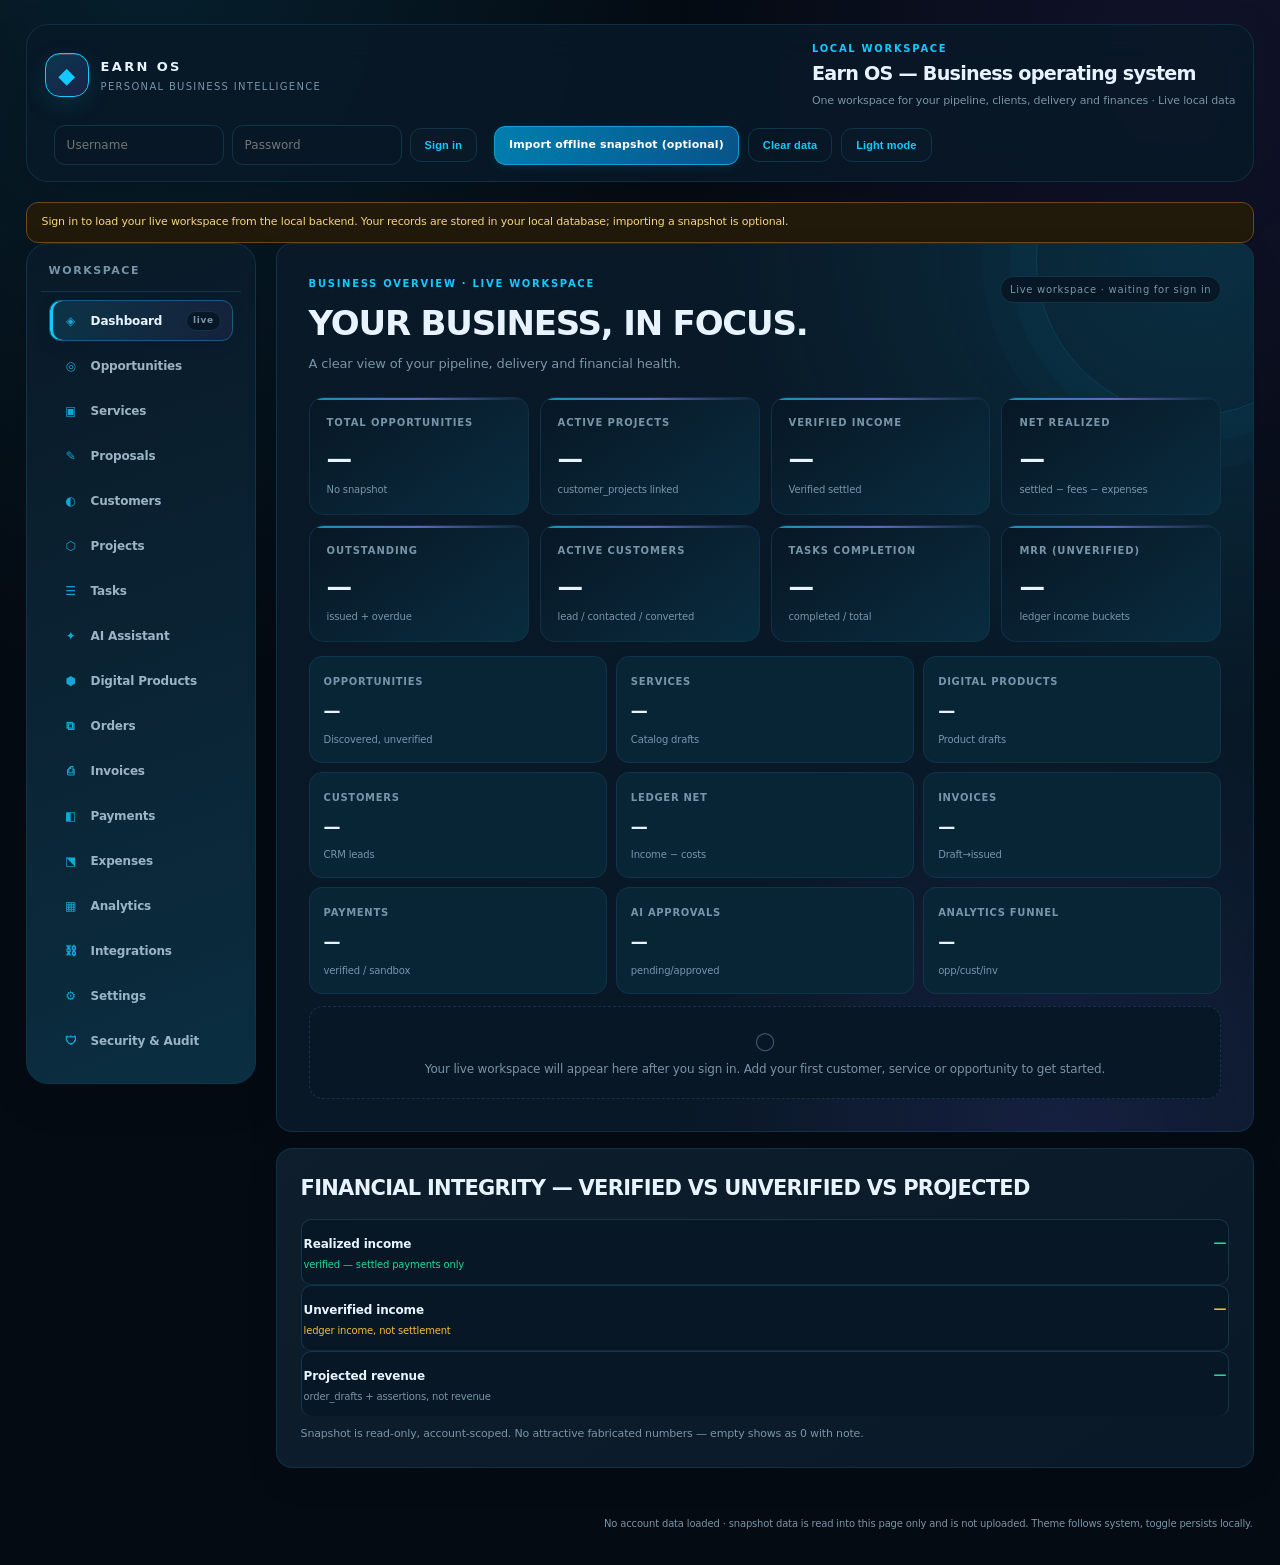
==== commit a36366a7: "Remove CSP-blocked inline login handler" ====
--- a/dashboard/app.html
+++ b/dashboard/app.html
@@ -24,7 +24,7 @@
   </div>
   <div class="header-actions">
     <span id="signedInAs" class="muted" aria-live="polite"></span>
-    <form id="loginForm" class="auth-form" autocomplete="on">
+    <form id="loginForm" class="auth-form" method="post" action="/api/v1/auth/login" autocomplete="on">
       <label class="sr-only" for="loginUsername">Username</label><input id="loginUsername" name="username" autocomplete="username" maxlength="32" placeholder="Username" required>
       <label class="sr-only" for="loginPassword">Password</label><input id="loginPassword" name="password" type="password" autocomplete="current-password" placeholder="Password" required>
       <button class="button" type="submit">Sign in</button><span id="loginMessage" class="muted" role="status"></span>
